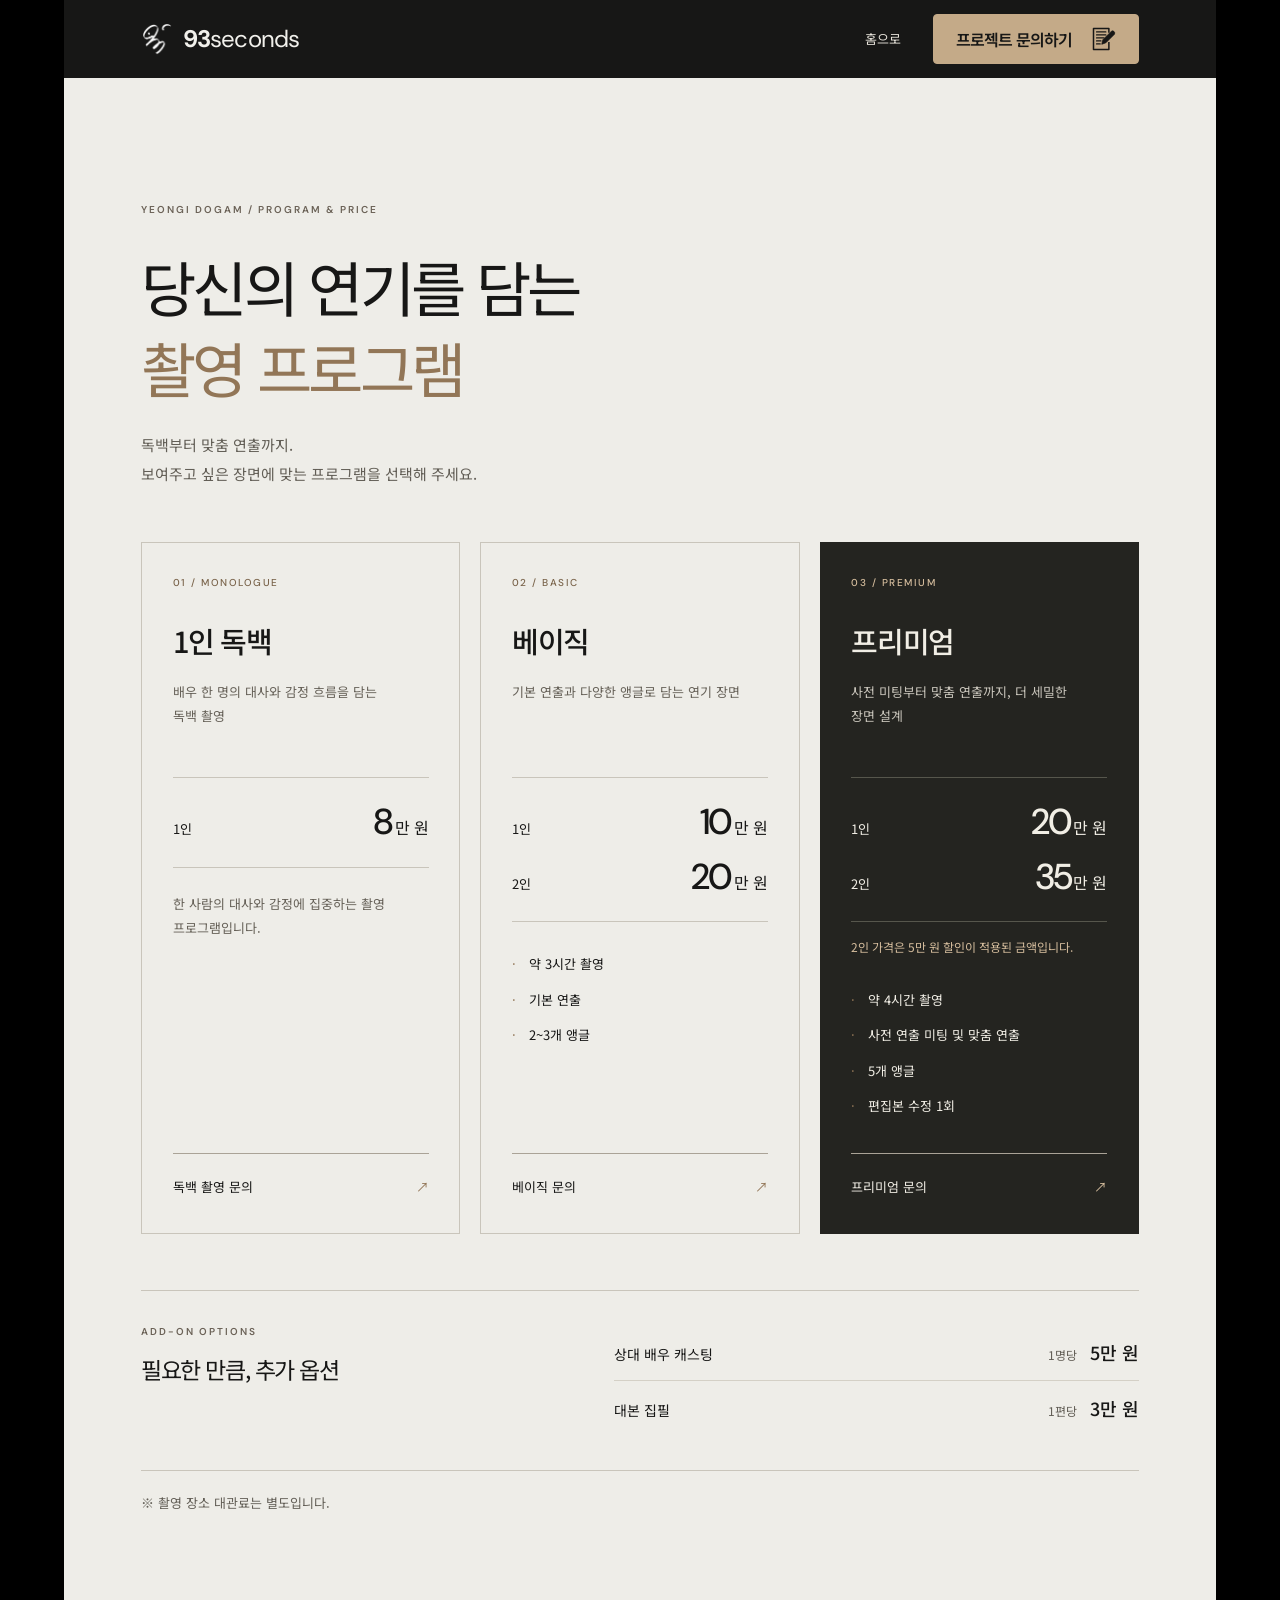
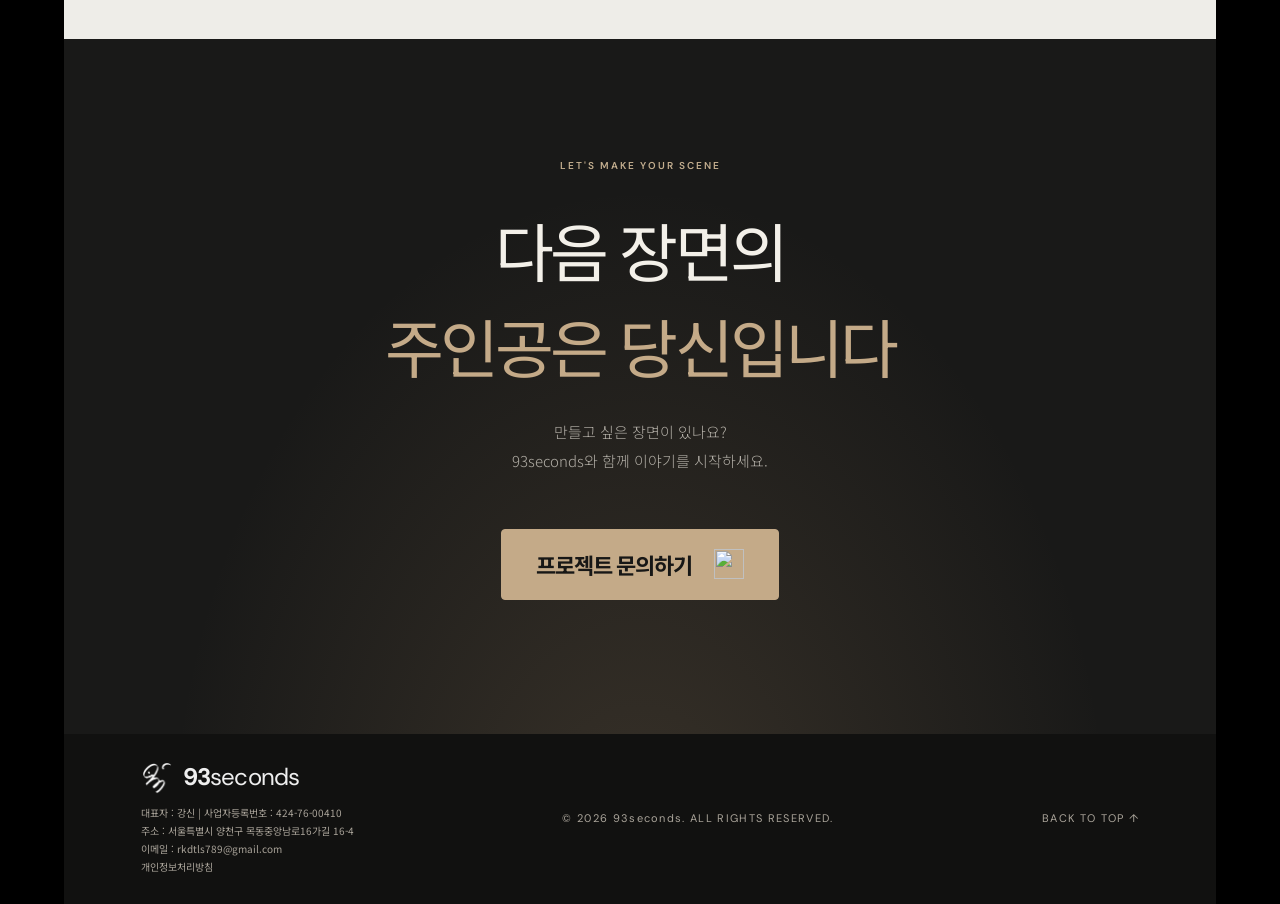
==== pricing/index.html @ bce24569 "Add responsive filming program pricing page" ====
<!doctype html>
<html lang="ko">
<head>
  <meta charset="utf-8">
  <meta name="viewport" content="width=device-width, initial-scale=1">
  <meta name="theme-color" content="#171716">
  <title>촬영 프로그램·가격 안내 | 연기도감 · 93seconds</title>
  <meta name="description" content="연기도감 촬영 프로그램 안내. 1인 독백 8만 원, 베이직 1인 10만 원·2인 20만 원, 프리미엄 1인 20만 원·2인 35만 원. 추가 옵션 및 대관료 안내를 확인하세요.">
  <link rel="canonical" href="https://93seconds.co.kr/pricing/">
  <meta property="og:title" content="촬영 프로그램·가격 안내 | 연기도감 · 93seconds">
  <meta property="og:description" content="독백부터 맞춤 연출까지, 나에게 맞는 촬영 프로그램을 확인하세요.">
  <meta property="og:url" content="https://93seconds.co.kr/pricing/">
  <meta property="og:type" content="website">
  <link rel="icon" type="image/png" href="/assets/favicon.png">
  <link rel="preconnect" href="https://fonts.googleapis.com">
  <link rel="preconnect" href="https://fonts.gstatic.com" crossorigin>
  <link href="https://fonts.googleapis.com/css2?family=DM+Sans:wght@400;500;600;700&family=Noto+Sans+KR:wght@300;400;500;600;700&display=swap" rel="stylesheet">
  <link rel="stylesheet" href="/styles.css?v=20261113-pricing">
  <link rel="stylesheet" href="/pricing/pricing.css?v=20261113">
  <script src="/analytics.js" defer></script>
</head>
<body class="pricing-page">
  <a class="skip-link" href="#main-content">본문 바로가기</a>
  <header class="site-header">
    <a class="wordmark" href="/" aria-label="93seconds 홈"><img class="brand-mark" src="/assets/brand-mark-white.png" alt="" aria-hidden="true" width="32" height="32"><span><strong>93</strong>seconds</span></a>
    <nav class="pricing-nav" aria-label="주요 메뉴"><a class="pricing-nav-link" href="/">홈으로</a>
    <a class="header-cta project-cta btn" href="#contact" data-inquiry-open aria-haspopup="dialog" aria-controls="inquiry-dialog">프로젝트 문의하기 <img class="inquiry-icon" src="/assets/icons/project-inquiry.svg" alt="" width="24" height="24" aria-hidden="true"></a>
    </nav>
  </header>

  <main id="top">
    <section class="pricing-section section-wrap" id="main-content" tabindex="-1" aria-labelledby="pricing-title">
      <div class="pricing-intro"><p class="eyebrow dark">YEONGI DOGAM / PROGRAM &amp; PRICE</p>
      <h1 id="pricing-title">당신의 연기를 담는<br><em>촬영 프로그램</em></h1>
      <p>독백부터 맞춤 연출까지.<br>보여주고 싶은 장면에 맞는 프로그램을 선택해 주세요.</p></div>
<div class="pricing-grid">
        <article class="price-card" aria-labelledby="monologue-title">
          <p class="plan-index">01 / MONOLOGUE</p><h2 id="monologue-title">1인 독백</h2>
          <p class="plan-description">배우 한 명의 대사와 감정 흐름을 담는 독백 촬영</p>
          <dl class="plan-prices"><div><dt>1인</dt><dd><strong>8</strong>만 원</dd></div></dl>
          <p class="plan-detail">한 사람의 대사와 감정에 집중하는 촬영 프로그램입니다.</p>
          <a class="plan-link" href="#contact" data-inquiry-open aria-haspopup="dialog" aria-controls="inquiry-dialog">독백 촬영 문의 <span aria-hidden="true">↗</span></a>
        </article>
        <article class="price-card" aria-labelledby="basic-title">
          <p class="plan-index">02 / BASIC</p><h2 id="basic-title">베이직</h2>
          <p class="plan-description">기본 연출과 다양한 앵글로 담는 연기 장면</p>
          <dl class="plan-prices"><div><dt>1인</dt><dd><strong>10</strong>만 원</dd></div><div><dt>2인</dt><dd><strong>20</strong>만 원</dd></div></dl>
          <ul class="plan-features"><li>약 3시간 촬영</li><li>기본 연출</li><li>2~3개 앵글</li></ul>
          <a class="plan-link" href="#contact" data-inquiry-open aria-haspopup="dialog" aria-controls="inquiry-dialog">베이직 문의 <span aria-hidden="true">↗</span></a>
        </article>
        <article class="price-card price-card-premium" aria-labelledby="premium-title">
          <p class="plan-index">03 / PREMIUM</p><h2 id="premium-title">프리미엄</h2>
          <p class="plan-description">사전 미팅부터 맞춤 연출까지, 더 세밀한 장면 설계</p>
          <dl class="plan-prices"><div><dt>1인</dt><dd><strong>20</strong>만 원</dd></div><div><dt>2인</dt><dd><strong>35</strong>만 원</dd></div></dl>
          <p class="plan-discount">2인 가격은 5만 원 할인이 적용된 금액입니다.</p>
          <ul class="plan-features"><li>약 4시간 촬영</li><li>사전 연출 미팅 및 맞춤 연출</li><li>5개 앵글</li><li>편집본 수정 1회</li></ul>
          <a class="plan-link" href="#contact" data-inquiry-open aria-haspopup="dialog" aria-controls="inquiry-dialog">프리미엄 문의 <span aria-hidden="true">↗</span></a>
        </article>
      </div>
      <section class="pricing-options" aria-labelledby="options-title">
        <div><p class="eyebrow dark">ADD-ON OPTIONS</p><h2 id="options-title">필요한 만큼, 추가 옵션</h2></div>
        <dl><div><dt>상대 배우 캐스팅</dt><dd>1명당 <strong>5만 원</strong></dd></div><div><dt>대본 집필</dt><dd>1편당 <strong>3만 원</strong></dd></div></dl>
      </section>
      <p class="pricing-location"><span aria-hidden="true">※</span> 촬영 장소 대관료는 별도입니다.</p>
    </section>
    <section class="contact" id="contact" aria-labelledby="contact-title">
      <div class="contact-bg"></div>
      <div class="contact-content">
        <p class="eyebrow">LET'S MAKE YOUR SCENE</p>
        <h2 id="contact-title">다음 장면의<br><em>주인공은 당신입니다</em></h2>
        <p>만들고 싶은 장면이 있나요?<br class="copy-break">93seconds와 함께 이야기를 시작하세요.</p>
        <a class="contact-link project-cta btn" href="#contact" id="contact-mail" data-inquiry-open aria-haspopup="dialog" aria-controls="inquiry-dialog">프로젝트 문의하기 <img class="inquiry-icon" src="assets/icons/project-inquiry.svg" alt="" width="24" height="24" aria-hidden="true"></a>
        <noscript><p>문의 양식을 이용하려면 브라우저에서 자바스크립트를 켜 주세요.</p></noscript>
      </div>
    </section>
  </main>
  <footer class="footer">
    <div class="footer-brand">
      <a class="wordmark footer-mark" href="#top" aria-label="93seconds 홈"><img class="brand-mark" src="/assets/brand-mark-white.png" alt="" aria-hidden="true" width="32" height="32"><span><strong>93</strong>seconds</span></a>
      <address class="footer-business">
        <span>대표자 : 강신 | 사업자등록번호 : 424-76-00410</span>
        <span>주소 : 서울특별시 양천구 목동중앙남로16가길 16-4</span>
        <span>이메일 : <a href="mailto:rkdtls789@gmail.com">rkdtls789@gmail.com</a></span>
        <span><a href="/privacy-policy/">개인정보처리방침</a></span>
      </address>
    </div>
    <p>© <span id="year"></span> 93seconds. ALL RIGHTS RESERVED.</p>
    <a href="#top">BACK TO TOP ↑</a>
  </footer>

  <dialog class="inquiry-dialog" id="inquiry-dialog" aria-labelledby="inquiry-title" aria-describedby="inquiry-description">
    <div class="inquiry-shell">
      <header class="inquiry-header">
        <span class="wordmark"><span><strong>93</strong>seconds</span></span>
        <button class="inquiry-close" type="button" data-inquiry-close aria-label="문의 창 닫기">닫기 <span aria-hidden="true">×</span></button>
      </header>
      <div class="inquiry-body">
        <div class="inquiry-intro">
          <p class="eyebrow dark">LET’S MAKE YOUR SCENE</p>
          <h2 id="inquiry-title" tabindex="-1">어떤 장면을<br>만들고 싶으신가요?</h2>
          <p id="inquiry-description">아직 구체적인 계획이 없어도 괜찮습니다.<br class="copy-break">떠오르는 이야기부터 편하게 들려주세요.</p>
        </div>
        <p class="inquiry-notice" id="inquiry-availability" role="status">온라인 문의 접수를 준비하고 있습니다. 지금은 작성 내용을 전송할 수 없습니다.</p>
        <form id="inquiry-form" method="post" aria-describedby="inquiry-availability" novalidate>
          <p class="inquiry-required-note"><span aria-hidden="true">*</span> 표시된 항목은 필수입니다.</p>
          <fieldset class="inquiry-fields" id="inquiry-fields">
            <legend class="visually-hidden">프로젝트 문의 내용</legend>
            <div class="inquiry-grid">
              <div class="inquiry-field">
                <label for="inquiry-name">이름 <span aria-hidden="true">*</span></label>
                <input id="inquiry-name" name="name" type="text" autocomplete="name" maxlength="80" placeholder="성함을 알려주세요" required>
              </div>
              <div class="inquiry-field">
                <label for="inquiry-phone">전화번호 <span aria-hidden="true">*</span></label>
                <input id="inquiry-phone" name="phone" type="tel" autocomplete="tel" inputmode="tel" maxlength="32" placeholder="010-1234-5678" required>
              </div>
              <div class="inquiry-field">
                <label for="inquiry-email">이메일 <span class="inquiry-optional">(선택)</span></label>
                <input id="inquiry-email" name="email" type="email" autocomplete="email" inputmode="email" maxlength="254" placeholder="you@example.com">
              </div>
            </div>
            <div class="inquiry-field">
              <label for="inquiry-service">어떤 영상을 생각하고 계신가요? <span aria-hidden="true">*</span></label>
              <select id="inquiry-service" name="service" required>
                <option value="">제작 유형을 선택해 주세요</option>
                <option>배우 포트폴리오</option>
                <option>시네마틱 숏폼</option>
                <option>브랜드 영상</option>
                <option>아직 정하지 않았어요</option>
                <option>기타 문의</option>
              </select>
            </div>
            <div class="inquiry-field">
              <label for="inquiry-message">만들고 싶은 장면 <span aria-hidden="true">*</span></label>
              <textarea id="inquiry-message" name="message" rows="5" maxlength="3000" placeholder="영상의 목적이나 보여주고 싶은 모습을 알려주세요. 희망 일정이나 참고 영상 링크가 있다면 함께 남겨주세요." aria-describedby="inquiry-message-hint" required></textarea>
              <p class="inquiry-hint" id="inquiry-message-hint">정해진 내용만 적어주셔도 좋습니다. 최대 3,000자까지 작성할 수 있습니다.</p>
            </div>
            <div class="inquiry-trap" aria-hidden="true">
              <label for="inquiry-website">이 항목은 비워 주세요</label>
              <input id="inquiry-website" name="_gotcha" type="text" tabindex="-1" autocomplete="off">
            </div>
            <div class="inquiry-consent">
              <label class="inquiry-checkbox" for="inquiry-consent">
                <input id="inquiry-consent" name="privacy_consent" type="checkbox" value="동의" required>
                <span>개인정보 수집·이용 및 국외 이전에 동의합니다. <span class="inquiry-required">(필수)</span></span>
              </label>
              <details class="inquiry-privacy">
                <summary>개인정보 수집·이용 안내</summary>
                <dl>
                  <div><dt>수집 항목</dt><dd>이름, 전화번호, 이메일(선택), 제작 유형, 문의 내용</dd></div>
                  <div><dt>이용 목적</dt><dd>프로젝트 상담 및 문의 답변</dd></div>
                  <div><dt>보관 기간</dt><dd id="inquiry-retention">접수 시작 전 안내 예정</dd></div>
                  <div><dt>처리 방식</dt><dd>Formspree를 통한 문의 저장 및 운영자 이메일 알림</dd></div>
                  <div><dt>국외 이전</dt><dd>Formspree, Inc. (미국 및 Formspree 운영 국가), 문의 제출 시, 문의 접수·보관 및 이메일 알림, 수집 항목 전체</dd></div>
                  <div><dt>개인정보 문의</dt><dd id="inquiry-privacy-contact">접수 시작 전 안내 예정</dd></div>
                </dl>
                <p>동의를 거부할 수 있으며, 동의하지 않으면 문의를 제출할 수 없습니다. 주민등록번호 등 민감한 정보는 입력하지 말아 주세요. 자세한 내용은 <a href="/privacy-policy/">개인정보처리방침</a>을 확인해 주세요.</p>
              </details>
            </div>
          </fieldset>
          <p class="inquiry-feedback" id="inquiry-error" role="alert" tabindex="-1" hidden></p>
          <div class="inquiry-actions">
            <button class="inquiry-submit project-cta" type="submit" id="inquiry-submit" disabled>프로젝트 문의 보내기 <img class="inquiry-icon" src="assets/icons/project-inquiry.svg" alt="" width="24" height="24"></button>
            <p class="inquiry-hint">남겨주신 이메일로 답변드리겠습니다.</p>
          </div>
        </form>
        <section class="inquiry-success" id="inquiry-success" aria-labelledby="inquiry-success-title" hidden>
          <span class="inquiry-success-mark" aria-hidden="true">✓</span>
          <p class="eyebrow dark">THANK YOU</p>
          <h3 id="inquiry-success-title" tabindex="-1">문의가 접수되었습니다</h3>
          <p>이야기를 들려주셔서 감사합니다.<br>내용을 확인하고 남겨주신 이메일로 답변드리겠습니다.</p>
          <button class="inquiry-submit project-cta" type="button" data-inquiry-close>사이트로 돌아가기</button>
          <button class="inquiry-again" type="button" id="inquiry-again">다른 문의 작성하기</button>
        </section>
      </div>
    </div>
  </dialog>
  <script src="/script.js?v=20261112-inline-video"></script>
  <script type="module" src="/contact.js?v=20261111-ready"></script>
</body>
</html>
---- styles.css ----
:root{--ink:#171716;--paper:#eeede8;--muted:#85847e;--line:rgba(23,23,22,.17);--accent:#b9a58a}
*{box-sizing:border-box}html{scroll-behavior:smooth}body{margin:0;background:var(--paper);color:var(--ink);font-family:"Noto Sans KR",sans-serif;font-weight:400;-webkit-font-smoothing:antialiased}a{color:inherit;text-decoration:none}button{font:inherit}.site-header{height:78px;padding:0 6.2vw;display:flex;align-items:center;justify-content:space-between;background:#171716;color:#f1f0eb;position:absolute;z-index:5;top:0;width:100%}.wordmark{display:flex;align-items:center;gap:11px;font:600 13px "DM Sans",sans-serif;letter-spacing:.13em}.wordmark i{font-style:normal;font-weight:400;color:#aaa69e}.mark{font:700 23px "DM Sans",sans-serif;color:#c5ad8e;letter-spacing:-.08em}.header-cta{font-size:12px;letter-spacing:.04em;border-bottom:1px solid #77736b;padding:9px 0}.header-cta span{margin-left:18px;color:#c5ad8e}.hero{min-height:740px;height:min(900px,100svh);background:#181817;position:relative;display:flex;align-items:center;color:#f3f1eb;overflow:hidden;padding:110px 10vw 90px}.hero-image{position:absolute;inset:0;background-image:url("https://images.unsplash.com/photo-1485846234645-a62644f84728?auto=format&fit=crop&w=2200&q=85");background-size:cover;background-position:center 48%;opacity:.43;filter:grayscale(45%)}.hero-shade{position:absolute;inset:0;background:linear-gradient(90deg,rgba(12,12,11,.94) 0%,rgba(12,12,11,.69) 49%,rgba(12,12,11,.18) 100%),linear-gradient(0deg,rgba(12,12,11,.42),transparent 35%)}.hero-content{position:relative;z-index:1;max-width:850px;margin-top:28px}.eyebrow{font:600 10px "DM Sans",sans-serif;letter-spacing:.2em;color:#c2ad8e;margin:0 0 29px;display:flex;align-items:center;gap:10px}.eyebrow span{width:25px;height:1px;background:#c2ad8e}.hero h1{font-size:clamp(36px,5.2vw,72px);font-weight:400;line-height:1.35;letter-spacing:-.065em;margin:0 0 28px}.hero h1 em,.intro h2 em,.services h2 em,.contact h2 em{font-style:normal;color:#c4aa88}.hero-copy{font-size:14px;line-height:2;color:#c6c3bc;font-weight:300}.text-link{display:inline-flex;gap:35px;align-items:center;margin-top:48px;padding-bottom:12px;border-bottom:1px solid #aaa39a;font:500 11px "DM Sans","Noto Sans KR",sans-serif;letter-spacing:.1em}.text-link span{color:#c4aa88;font-size:16px}.hero-index{position:absolute;right:6.2vw;bottom:56px;font:11px "DM Sans",sans-serif;color:#8d8a83;letter-spacing:.1em}.hero-index span{color:#e8e5dd}.hero-caption{position:absolute;left:6.2vw;bottom:56px;font:9px "DM Sans",sans-serif;letter-spacing:.2em;color:#96928a}.section-wrap{padding:125px 10vw}.dark{color:#817c72}.intro-grid{display:grid;grid-template-columns:1.1fr .9fr;gap:10%;align-items:end}.intro h2,.services h2{font-size:clamp(34px,4vw,55px);font-weight:400;letter-spacing:-.065em;line-height:1.42;margin:0}.intro h2 em,.services h2 em{color:#9e866a}.intro-text{max-width:470px}.intro-text p{font-size:13px;line-height:2.15;color:#66645f;margin:0 0 16px;font-weight:300}.works{background:#e5e3dc;padding-top:112px;padding-bottom:118px}.section-heading{display:flex;justify-content:space-between;align-items:end;margin-bottom:44px}.section-heading h2{font:400 clamp(30px,3.6vw,48px) "DM Sans",sans-serif;letter-spacing:-.06em;margin:0}.section-note{font-size:12px;line-height:1.9;color:#77746d}.work-grid{display:grid;grid-template-columns:1.2fr .8fr;gap:40px 24px}.work-card:first-child{grid-row:span 2}.work-visual{width:100%;height:280px;border:0;position:relative;display:flex;flex-direction:column;align-items:flex-start;justify-content:space-between;padding:22px;text-align:left;color:#f5f1e9;cursor:pointer;overflow:hidden;background:#272622}.work-featured .work-visual{height:610px}.work-visual:before{content:"";position:absolute;inset:0;background-size:cover;background-position:center;transition:transform .7s;opacity:.82}.work-visual:hover:before{transform:scale(1.045)}.visual-one:before{background-image:linear-gradient(0deg,rgba(0,0,0,.4),transparent),url("https://images.unsplash.com/photo-1500648767791-00dcc994a43e?auto=format&fit=crop&w=1100&q=85")}.visual-two:before{background-image:linear-gradient(0deg,rgba(0,0,0,.4),transparent),url("https://images.unsplash.com/photo-1534528741775-53994a69daeb?auto=format&fit=crop&w=1000&q=85")}.visual-three:before{background-image:linear-gradient(0deg,rgba(0,0,0,.4),transparent),url("https://images.unsplash.com/photo-1506794778202-cad84cf45f1d?auto=format&fit=crop&w=1000&q=85")}.visual-label,.visual-bottom,.play-button{position:relative;z-index:1}.visual-label,.visual-bottom{font:9px "DM Sans",sans-serif;letter-spacing:.17em}.visual-bottom{align-self:flex-end;color:#ddd7cd}.play-button{position:absolute;top:50%;left:50%;transform:translate(-50%,-50%);width:48px;height:48px;border:1px solid rgba(255,255,255,.7);border-radius:50%;display:grid;place-items:center;padding-left:3px;font-size:12px;opacity:.9}.work-meta{display:flex;justify-content:space-between;align-items:start;padding-top:16px}.work-meta h3{font-size:15px;font-weight:500;margin:0 0 7px}.work-meta p{font-size:11px;color:#77746d;margin:0}.work-meta>span{font:9px "DM Sans",sans-serif;letter-spacing:.12em;color:#88847b}.works-footnote{font-size:10px;color:#89867f;margin:34px 0 0;line-height:1.8}.process{background:#191918;color:#f0eee8;padding:110px 10vw}.process-inner{display:grid;grid-template-columns:1fr 1fr;gap:10%}.process h2{font-size:clamp(30px,3.7vw,48px);font-weight:400;letter-spacing:-.06em;margin:0 0 24px}.process-lead{font-size:12px;line-height:2;color:#aaa69e;font-weight:300}.steps{border-top:1px solid #494741}.step{display:grid;grid-template-columns:48px 1fr;gap:20px;padding:21px 0;border-bottom:1px solid #494741}.step>span{font:11px "DM Sans",sans-serif;color:#b9a184}.step h3{font:500 12px "DM Sans",sans-serif;letter-spacing:.14em;margin:0 0 8px}.step p{font-size:11px;color:#aaa69e;margin:0;line-height:1.8;font-weight:300}.services{padding-top:115px;padding-bottom:130px}.services-grid{display:grid;grid-template-columns:.9fr 1.1fr;gap:10%;align-items:start}.service-list{border-top:1px solid var(--line)}.service-list>div{display:grid;grid-template-columns:35px 1fr 18px;align-items:center;gap:12px;padding:22px 0;border-bottom:1px solid var(--line)}.service-list>div>span{font:10px "DM Sans",sans-serif;color:#9e866a}.service-list h3{font:500 14px "DM Sans",sans-serif;margin:0 0 6px}.service-list p{font-size:11px;color:#77746d;margin:0}.service-list b{font-weight:400;color:#9e866a}.contact{position:relative;background:#191918;color:#f3f0e9;padding:120px 10vw;text-align:center;overflow:hidden}.contact-bg{position:absolute;inset:0;background:radial-gradient(ellipse at 50% 120%,rgba(169,139,102,.22),transparent 58%)}.contact-content{position:relative}.contact .eyebrow{justify-content:center}.contact h2{font-size:clamp(38px,5vw,66px);line-height:1.35;font-weight:400;letter-spacing:-.06em;margin:0 0 22px}.contact p:not(.eyebrow){font-size:12px;color:#b3afa7;font-weight:300}.contact-link{display:inline-flex;gap:45px;align-items:center;margin:38px 0 14px;padding:15px 0;border-bottom:1px solid #8c8274;font-size:13px}.contact-link span{color:#c4aa88}.contact small{display:block;font-size:10px;color:#77736b}.footer{background:#111110;color:#a8a49c;padding:28px 6.2vw;display:flex;align-items:center;justify-content:space-between}.footer-mark{color:#eee}.footer p,.footer>a:last-child{font:9px "DM Sans",sans-serif;letter-spacing:.12em;color:#77736b}.video-dialog{width:min(680px,calc(100% - 32px));border:1px solid #514d45;background:#1a1a18;color:#f1eee7;padding:0;min-height:330px}.video-dialog::backdrop{background:rgba(0,0,0,.82);backdrop-filter:blur(5px)}.dialog-close{position:absolute;right:18px;top:12px;background:none;border:0;color:#eee;font-size:30px;cursor:pointer}.dialog-content{min-height:330px;display:flex;flex-direction:column;align-items:center;justify-content:center;text-align:center;padding:30px}.dialog-content p{font:10px "DM Sans",sans-serif;letter-spacing:.2em;color:#b9a184}.dialog-content h2{font-size:23px;font-weight:400}.dialog-content span{font-size:11px;color:#aaa69e}
@media(max-width:700px){.site-header{height:66px;padding:0 6vw}.hero{height:760px;min-height:680px;padding:100px 7vw 90px}.hero-image{background-position:58% center}.hero-shade{background:linear-gradient(90deg,rgba(12,12,11,.88),rgba(12,12,11,.38)),linear-gradient(0deg,rgba(12,12,11,.4),transparent 45%)}.hero h1{font-size:clamp(36px,9vw,54px)}.hero-copy{font-size:12px}.hero-caption{left:7vw;bottom:34px;font-size:8px}.hero-index{right:7vw;bottom:34px}.section-wrap{padding:82px 7vw}.intro-grid,.services-grid,.process-inner{grid-template-columns:1fr;gap:30px}.intro h2,.services h2{font-size:38px}.intro-text{max-width:none}.section-heading{display:block}.section-heading h2{font-size:34px}.section-note{margin-top:15px}.work-grid{grid-template-columns:1fr;gap:30px}.work-card:first-child{grid-row:auto}.work-featured .work-visual,.work-visual{height:390px}.work-meta h3{font-size:14px}.process{padding:82px 7vw}.steps{margin-top:10px}.services-grid{gap:35px}.contact{padding:90px 7vw}.contact h2{font-size:43px}.footer{padding:25px 7vw;gap:15px;flex-wrap:wrap}.footer p{order:3;width:100%;margin:0}.footer>a:last-child{font-size:8px}}

/* Responsive refinement — fluid spacing, safe wrapping, and tablet layouts */
html{overflow-x:clip}
body{min-width:320px;overflow-x:clip;word-break:keep-all;overflow-wrap:break-word}
img,video,iframe{max-width:100%}
button,a{-webkit-tap-highlight-color:transparent}
.hero h1,.intro h2,.process h2,.services h2,.contact h2{overflow-wrap:normal;word-break:keep-all}
.hero-copy,.intro-text p,.section-note,.process-lead,.step p,.service-list p,.contact p{overflow-wrap:break-word}
.section-wrap,.process,.contact{padding-left:clamp(22px,8vw,120px);padding-right:clamp(22px,8vw,120px)}
.work-visual{min-width:0}
.work-meta{gap:12px}
.work-meta>div{min-width:0}
.work-meta h3,.work-meta p{overflow-wrap:anywhere}
@media (min-width:701px) and (max-width:1024px){
  .site-header{padding-inline:5vw}
  .hero{min-height:680px;height:88svh;padding:110px 7vw 85px}
  .hero-content{max-width:720px}
  .hero h1{font-size:clamp(44px,6.2vw,64px)}
  .section-wrap,.process,.contact{padding-left:7vw;padding-right:7vw}
  .intro-grid,.services-grid{gap:6%}
  .work-grid{gap:32px 20px}
  .work-featured .work-visual{height:540px}
  .work-visual{height:250px}
  .process-inner{gap:7%}
}
@media (max-width:700px){
  .site-header{padding-inline:6vw}
  .header-cta{font-size:11px}
  .hero{height:auto;min-height:690px;padding:120px 7vw 110px}
  .hero-content{width:100%;margin-top:0}
  .hero h1{font-size:clamp(34px,8.8vw,48px);line-height:1.42;letter-spacing:-.055em}
  
  .hero-copy{font-size:12px;line-height:1.95}
  .hero-copy br{display:none}
  .eyebrow{font-size:9px;letter-spacing:.16em;line-height:1.6}
  .section-wrap{padding:76px 7vw}
  .intro-grid,.services-grid,.process-inner{grid-template-columns:minmax(0,1fr);gap:26px}
  .intro h2,.services h2{font-size:clamp(32px,8vw,40px);line-height:1.4}
  .intro h2 br,.services h2 br{display:none}
  .intro-text p{font-size:12px;line-height:2}
  .works{padding-top:76px;padding-bottom:78px}
  .section-heading{display:block;margin-bottom:30px}
  .section-heading h2{font-size:clamp(29px,7.5vw,36px);line-height:1.2}
  .section-note{font-size:11px;line-height:1.8}
  .work-grid{grid-template-columns:minmax(0,1fr);gap:28px}
  .work-card:first-child{grid-row:auto}
  .work-featured .work-visual,.work-visual{height:auto;aspect-ratio:4/3;min-height:0;padding:16px}
  .work-meta{padding-top:13px}
  .work-meta h3{font-size:14px}
  .work-meta p{font-size:10px;line-height:1.65}
  .work-meta>span{white-space:nowrap;font-size:8px}
  .works-footnote{font-size:9px;line-height:1.8}
  .process{padding:76px 7vw}
  .process h2{font-size:clamp(30px,7.5vw,38px);line-height:1.35}
  .process-lead br{display:none}
  .step{grid-template-columns:34px minmax(0,1fr);gap:12px;padding:18px 0}
  .step p{font-size:10px;line-height:1.8}
  .services{padding-top:76px;padding-bottom:82px}
  .service-list>div{grid-template-columns:27px minmax(0,1fr) 14px;gap:10px;padding:18px 0}
  .service-list h3{font-size:13px}
  .service-list p{font-size:10px;line-height:1.65}
  .contact{padding:82px 7vw}
  .contact h2{font-size:clamp(34px,8.5vw,46px);line-height:1.4}
  .contact h2 br{display:none}
  .contact p:not(.eyebrow){font-size:11px;line-height:1.9}
  .contact-link{gap:24px;font-size:12px}
  .footer{padding:24px 7vw;display:grid;grid-template-columns:1fr auto;gap:12px}
  .footer p{grid-column:1/-1;grid-row:2;margin:0;font-size:8px}
  .footer>a:last-child{font-size:8px;white-space:nowrap}
  .video-dialog{width:calc(100% - 24px);min-height:280px}
  .dialog-content{min-height:280px;padding:24px 18px}
  .dialog-content h2{font-size:20px}
  .dialog-content span{font-size:10px;line-height:1.8}
}
@media (max-width:380px){
  .hero{min-height:650px}
  .hero h1{font-size:33px}
  .wordmark{gap:8px;font-size:11px}
  .mark{font-size:21px}
  .header-cta{font-size:10px}
  .work-meta{align-items:flex-start}
  .work-meta>span{font-size:7px}
}

/* Audit improvements — editorial rhythm, fuller process, services, and media dialog */
.intro-grid{align-items:center}
.intro .split-heading span,.intro .split-heading em{display:block}
.intro-text{max-width:520px}
.intro-text p{font-size:clamp(14px,1.05vw,16px);line-height:1.95;color:#5f5d58;font-weight:400;margin:0}
.intro-text p+p{margin-top:18px}

.process{padding-top:96px;padding-bottom:96px}
.process-inner{display:block}
.process-heading{display:grid;grid-template-columns:minmax(0,1fr) minmax(320px,.82fr);column-gap:9%;align-items:end;margin-bottom:54px}
.process-heading .eyebrow{grid-column:1/-1}
.process h2{font-size:clamp(36px,4vw,54px);line-height:1.3;margin:0}
.process-lead{font-size:15px;line-height:1.9;color:#c1bdb5;font-weight:400;margin:0;max-width:46ch}
.steps{display:grid;grid-template-columns:repeat(4,minmax(0,1fr));border-top:1px solid #494741;border-bottom:1px solid #494741}
.step{display:block;min-height:190px;padding:28px 24px 30px;border-bottom:0;border-right:1px solid #494741}
.step:first-child{padding-left:0}
.step:last-child{border-right:0;padding-right:0}
.step>span{display:block;font-size:12px;margin-bottom:42px}
.step h3{font-size:14px;margin-bottom:14px}
.step p{font-size:13px;line-height:1.8;color:#beb9b1;font-weight:400}

.services{padding-top:112px;padding-bottom:118px}
.services-head{display:grid;grid-template-columns:.9fr 1.1fr;gap:10%;align-items:end;margin-bottom:58px}
.services h2 span,.services h2 em{display:block}
.services-lead{max-width:500px;margin:0;font-size:15px;line-height:1.9;color:#5f5d58}
.service-list{border-top:1px solid var(--line)}
.service-item{display:grid;grid-template-columns:64px minmax(190px,.72fr) minmax(260px,1.22fr) minmax(190px,.7fr);gap:28px;align-items:start;padding:34px 0;border-bottom:1px solid var(--line)}
.service-number{font:500 11px "DM Sans",sans-serif;color:#9e866a;letter-spacing:.1em;padding-top:5px}
.service-item h3{font:500 18px "DM Sans",sans-serif;letter-spacing:-.02em;margin:0;line-height:1.5}
.service-summary{font-size:14px;line-height:1.85;color:#5f5d58;margin:0;max-width:48ch}
.service-details{list-style:none;margin:0;padding:0;display:flex;flex-wrap:wrap;gap:10px 18px;align-content:start}
.service-details li{font-size:11px;line-height:1.6;color:#817c72;padding-bottom:5px;border-bottom:1px solid rgba(23,23,22,.2);white-space:nowrap}

/* Inline work playback replaces the former video modal. */
.work-visual[hidden]{display:none}
.work-inline-player{display:block;width:100%;height:280px;margin:0;background:#080808;color:#f1eee7}
.work-inline-player{object-fit:contain}
.work-featured .work-inline-player{height:610px}
.work-video-coming-soon{position:absolute;z-index:2;top:calc(50% + 42px);left:50%;transform:translateX(-50%);padding:6px 12px;border:1px solid rgba(255,255,255,.55);background:rgba(20,20,19,.62);font-size:11px;letter-spacing:.04em;white-space:nowrap}

@media (max-width:700px){
  .work-inline-player,.work-featured .work-inline-player{height:auto;aspect-ratio:4/3}
}

.video-dialog{width:min(880px,calc(100% - 40px));max-height:calc(100svh - 40px);border:0;background:transparent;color:#f1eee7;padding:0;overflow:visible}
.video-dialog::backdrop{background:rgba(10,10,9,.84);backdrop-filter:blur(9px)}
.dialog-shell{background:#181817;border:1px solid #4d4942;box-shadow:0 28px 90px rgba(0,0,0,.45)}
.dialog-header{min-height:74px;padding:0 24px;display:flex;align-items:center;justify-content:space-between;border-bottom:1px solid #3d3a35}
.dialog-header p{font:600 10px "DM Sans",sans-serif;letter-spacing:.2em;color:#c2ad8e;margin:0 0 5px}
.dialog-header span{font:500 9px "DM Sans",sans-serif;letter-spacing:.15em;color:#77736b}
.dialog-close{position:static;min-width:52px;height:44px;padding:0 12px;border:1px solid #5a554d;background:transparent;color:#e8e4dc;font-size:12px;cursor:pointer}
.dialog-close:hover{background:#25231f;border-color:#81786b}
.dialog-close:focus-visible{outline:2px solid #c4aa88;outline-offset:3px}
.dialog-media{aspect-ratio:16/9;display:grid;place-items:center;background:radial-gradient(circle at 50% 100%,#2b261f 0%,#171716 58%);overflow:hidden}
.dialog-media.has-video{background:#080808}
.dialog-media video{width:100%;height:100%;object-fit:contain;background:#080808}
.dialog-content{min-height:0;max-width:620px;padding:48px;text-align:center}
.dialog-content .dialog-status{font:600 10px "DM Sans",sans-serif;letter-spacing:.2em;color:#b9a184;margin:0 0 20px}
.dialog-content h2{font-size:clamp(24px,3vw,34px);line-height:1.45;font-weight:400;letter-spacing:-.04em;margin:0 0 14px}
.dialog-content span{display:block;font-size:13px;line-height:1.8;color:#aaa69e}
.dialog-footer{min-height:54px;padding:0 24px;display:flex;align-items:center;justify-content:space-between;border-top:1px solid #3d3a35;font:500 9px "DM Sans",sans-serif;letter-spacing:.14em;color:#77736b}

@media (min-width:701px) and (max-width:1024px){
  .process-heading{grid-template-columns:1fr 1fr;column-gap:7%}
  .steps{grid-template-columns:repeat(2,minmax(0,1fr))}
  .step:nth-child(2){border-right:0}
  .step:nth-child(-n+2){border-bottom:1px solid #494741}
  .step:nth-child(3){padding-left:0}
  .service-item{grid-template-columns:54px minmax(190px,.8fr) 1.2fr}
  .service-details{grid-column:2/-1;padding-left:0}
}

@media (max-width:700px){
  .intro .split-heading{font-size:clamp(31px,8vw,39px);line-height:1.4}
  .intro .split-heading span,.intro .split-heading em{display:block}
  .intro-text p{font-size:14px;line-height:1.9}
  .intro-text p+p{margin-top:16px}

  .process{padding-top:76px;padding-bottom:76px}
  .process-heading{display:block;margin-bottom:34px}
  .process h2{font-size:clamp(31px,8vw,39px);margin-bottom:20px}
  .process-lead{font-size:14px;line-height:1.9;max-width:none}
  .steps{grid-template-columns:1fr}
  .step,.step:first-child,.step:last-child{min-height:0;padding:22px 0;border-right:0;border-bottom:1px solid #494741}
  .step:last-child{border-bottom:0}
  .step>span{margin-bottom:16px}
  .step h3{font-size:14px;margin-bottom:10px}
  .step p{font-size:13px;line-height:1.8}

  .services{padding-top:76px;padding-bottom:82px}
  .services-head{grid-template-columns:1fr;gap:22px;margin-bottom:38px}
  .services h2{font-size:clamp(31px,8vw,39px);line-height:1.4}
  .services h2 span,.services h2 em{display:block}
  .services-lead{font-size:14px;line-height:1.85}
  .service-item{grid-template-columns:38px minmax(0,1fr);gap:12px 0;padding:27px 0}
  .service-number{grid-column:1;grid-row:1;padding-top:4px}
  .service-item h3{grid-column:2;font-size:17px}
  .service-summary{grid-column:2;font-size:13px;line-height:1.8}
  .service-details{grid-column:2;gap:8px 14px;margin-top:4px}
  .service-details li{font-size:10px}

  .video-dialog{width:calc(100% - 20px);max-height:calc(100svh - 20px)}
  .dialog-header{min-height:64px;padding:0 16px}
  .dialog-close{min-width:50px;height:42px}
  .dialog-media{aspect-ratio:4/3}
  .dialog-content{padding:32px 24px}
  .dialog-content h2{font-size:23px}
  .dialog-content span{font-size:12px}
  .dialog-footer{min-height:50px;padding:0 16px;gap:14px;flex-wrap:wrap}
  .dialog-footer span:last-child{text-align:right}
}

/* Copy rhythm and four-work portfolio grid */
.hero-copy span,.intro-text p span{display:block}
.hero-copy span+span{margin-top:2px}
.hero-copy .hero-brand-break{display:none}
.intro-text p span+span{margin-top:3px}
.visual-four:before{background-image:linear-gradient(0deg,rgba(0,0,0,.4),transparent),url("https://images.unsplash.com/photo-1517841905240-472988babdf9?auto=format&fit=crop&w=1100&q=85")}

@media (min-width:701px){
  .work-grid{grid-template-columns:repeat(2,minmax(0,1fr));gap:46px 24px}
  .work-card:first-child{grid-row:auto}
  .work-featured .work-visual,.work-visual{height:auto;aspect-ratio:16/11}
}

/* Taste polish: retain the section layout, improve reading and interaction. */
:root{--ease:cubic-bezier(.2,.8,.2,1);--line-strong:#a69a88}
body{font-family:"Noto Sans KR",sans-serif;line-height:1.7}
h1,h2,h3{font-synthesis:none}
.hero h1{letter-spacing:-.055em}
.hero-copy{font-size:16px;font-weight:400;line-height:1.95;color:#d0cdc6}
.intro-text{max-width:560px}
.intro-text p{font-size:16px;line-height:1.95;letter-spacing:-.025em}
.intro-text p+p{margin-top:24px}
.intro-text p span+span{margin-top:4px}
.section-note{font-size:16px;line-height:1.85;color:#4e4c46}
.work-meta{gap:16px;padding-top:18px}
.work-meta h3{font-size:17px;margin-bottom:8px;letter-spacing:-.03em}
.work-meta p{font-size:16px;line-height:1.8;color:#4e4c46;word-break:keep-all;overflow-wrap:break-word}
.work-meta>span{font-size:10px;color:#68645c;white-space:nowrap;padding-top:4px}
.works-footnote{font-size:12px;line-height:1.85;color:#4e4c46;max-width:68ch}
.step p{font-size:16px;line-height:1.85}
.service-list .service-summary{font-size:16px;line-height:1.85;color:#5f5d58}
.services-lead,.process-lead{font-size:16px}
.service-details li{font-size:12px;color:#696157}
.intro-text p,.services-lead,.service-list .service-summary{color:#4e4c46}
.intro h2 em,.services h2 em{color:#796247}
.dark{color:#6b6257}
.service-number{color:#796247}
.footer p,.footer>a:last-child,.contact small{color:#aaa49a;font-size:11px;line-height:1.8}
.work-visual:before{display:none}
.work-visual>img{position:absolute;inset:0;width:100%;height:100%;max-width:none;object-fit:cover}
.work-visual:after{content:"";position:absolute;inset:0;background:linear-gradient(0deg,rgba(0,0,0,.48),transparent 50%,rgba(0,0,0,.28));pointer-events:none}
.work-visual .visual-label,.work-visual .visual-bottom,.work-visual .play-button{z-index:1}
.visual-label,.visual-bottom{font-size:10px}
.play-button{width:52px;height:52px;background:rgba(0,0,0,.16);border-color:#e9e5dd}
.site-header a,.footer>a{min-height:44px;display:inline-flex;align-items:center}
a:focus-visible,button:focus-visible{outline:2px solid #9b7549;outline-offset:5px}
.hero a:focus-visible,.site-header a:focus-visible,.contact a:focus-visible,.footer a:focus-visible{outline-color:#e6c69e}
.work-visual:focus-visible{outline:3px solid #785a36;outline-offset:5px}
.skip-link{position:fixed;z-index:100;top:12px;left:12px;padding:12px 20px;background:#eeede8;color:#171716;transform:translateY(-180%)}
.skip-link:focus{transform:none}
.hero:focus-visible{outline:2px solid #e6c69e;outline-offset:-4px}
html:focus-within{scroll-behavior:auto}
.text-link{min-height:44px}
.work-meta p{text-wrap:pretty}
.hero-index,.hero-caption{color:#d0cbc2}
.visual-label,.visual-bottom{background:#171716;padding:5px 8px;color:#f5f1e9}
.play-button{background:rgba(12,12,11,.8);opacity:1}
html:has(.video-dialog[open]){overflow:hidden}
.video-dialog{overflow-y:auto;overscroll-behavior:contain;min-height:0}
.dialog-header span,.dialog-footer{color:#aaa49a}
.dialog-content[hidden]{display:none}
.dialog-media.has-video{position:relative}
.dialog-media.has-video video{position:absolute;inset:0}
.video-dialog[open] .dialog-shell{animation:dialog-arrive 200ms var(--ease) both}
@keyframes dialog-arrive{from{opacity:0;transform:translateY(6px)}to{opacity:1;transform:none}}
@media (min-width:701px) and (max-width:1100px){
  .intro-grid{gap:6%;grid-template-columns:1fr 1fr}
  .service-item{grid-template-columns:44px minmax(170px,.8fr) minmax(0,1.2fr);gap:24px}
  .service-details{grid-column:2/-1}
}
@media (max-width:700px){
  .hero-copy{font-size:16px;line-height:1.9}
  .intro-text p{font-size:16px;line-height:1.95}
  .intro-text p+p{margin-top:24px}
  .section-note{font-size:16px}
  .work-meta h3{font-size:16px}
  .work-meta p{font-size:16px}
  .work-meta>span{font-size:9px}
  .work-grid{row-gap:36px}
  .works-footnote{font-size:12px;margin-top:30px}
  .service-list .service-summary{font-size:16px}
  .service-details li{font-size:12px}
  .service-item{grid-template-columns:32px minmax(0,1fr)}
  .dialog-media{aspect-ratio:auto;min-height:260px}
  .dialog-media.has-video{aspect-ratio:16/9;min-height:0}
  .dialog-content{padding:30px 20px}
  .dialog-footer{font-size:9px;line-height:1.8;padding-block:12px}
}
@media (prefers-reduced-motion:reduce){
  html{scroll-behavior:auto}
  .video-dialog[open] .dialog-shell{animation:none}
}

/* Shared project inquiry button — matches the hero heading typography. */
.project-cta.header-cta,.project-cta.contact-link{
  display:inline-flex;
  align-items:center;
  justify-content:center;
  gap:20px;
  min-height:48px;
  padding:12px 22px;
  border:1px solid #c4aa88;
  border-radius:4px;
  background:#c4aa88;
  color:#171716;
  font-family:"Noto Sans KR",sans-serif;
  font-size:16px;
  font-weight:600;
  line-height:1.5;
  letter-spacing:-.055em;
  white-space:nowrap;
  transition:background-color 180ms var(--ease),border-color 180ms var(--ease);
}
.project-cta.header-cta span,.project-cta.contact-link span{
  margin-left:0;
  color:inherit;
  font-size:18px;
  line-height:1;
}
@media (hover:hover){
  .project-cta.header-cta:hover,.project-cta.contact-link:hover{
    background:#ddc6a8;
    border-color:#ddc6a8;
  }
}
@media (max-width:700px){
  .project-cta.header-cta,.project-cta.contact-link{
    min-height:44px;
    padding:10px 14px;
    gap:12px;
    font-size:14px;
  }
}
@media (prefers-reduced-motion:reduce){
  .project-cta.header-cta,.project-cta.contact-link{transition:none}
}

/* Inquiry icon and larger closing call to action. */
.project-cta .inquiry-icon{width:24px;height:24px;flex:none;object-fit:contain}
.project-cta.contact-link{min-height:68px;padding:18px 34px;gap:22px;font-size:22px;font-weight:700}
.project-cta.contact-link .inquiry-icon{width:30px;height:30px}
@media(max-width:700px){
  .project-cta.header-cta{gap:10px;padding-inline:12px}
  .project-cta.header-cta .inquiry-icon{width:20px;height:20px}
  .project-cta.contact-link{min-height:62px;padding:16px 26px;gap:18px;font-size:20px}
  .project-cta.contact-link .inquiry-icon{width:26px;height:26px}
}
/* Invisible characters retain the original headline's layout while typing. */
.typewriter-char{animation:headline-type 65ms linear both;animation-delay:var(--type-delay)}
@keyframes headline-type{from{visibility:hidden}to{visibility:visible}}
@media(prefers-reduced-motion:reduce){.typewriter-char{animation:none}}
@media print{.typewriter-char{animation:none}}

/* Temporary text wordmark until the final brand logo is supplied. */
.wordmark{gap:0;font-size:24px;font-weight:400;letter-spacing:-.035em;line-height:1.2}
.wordmark strong{font-weight:700}
@media(max-width:700px){.wordmark{font-size:22px}}

/* Readable content navigation and semantic production steps. */
.section-nav{display:flex;flex-wrap:wrap;justify-content:center;gap:8px 28px;padding:22px 7vw;border-bottom:1px solid var(--line)}
.section-nav a{display:inline-flex;align-items:center;min-height:44px;font-size:14px;color:#4e4c46}
.section-nav a:hover,.faq a:hover{text-decoration:underline;text-underline-offset:4px}
.steps{list-style:none;margin:0;padding:0}
.service-item h3{font-family:"Noto Sans KR",sans-serif;word-break:keep-all}
.faq{padding-top:90px;padding-bottom:100px;background:#e5e3dc}
.faq h2{font-size:clamp(28px,3.5vw,44px);font-weight:400;line-height:1.45;letter-spacing:-.055em;margin:0 0 40px}
.faq-list{border-top:1px solid var(--line)}
.faq details{border-bottom:1px solid var(--line);padding:22px 0}
.faq summary{font-size:18px;font-weight:500;line-height:1.7;cursor:pointer;padding-right:12px}
.faq summary:focus-visible{outline:2px solid #9b7549;outline-offset:5px}
.faq details p{font-size:16px;line-height:1.95;color:#4e4c46;max-width:76ch;margin:18px 0 0}
.faq a{text-decoration:underline;text-underline-offset:4px}
@media(max-width:700px){
  .section-nav{gap:4px 20px;padding:16px 7vw;justify-content:flex-start}
  .section-nav a{font-size:13px}
  .faq{padding-top:76px;padding-bottom:76px}
  .faq h2{margin-bottom:28px}
  .faq summary{font-size:16px}
  .faq details{padding:20px 0}
}

/* Editorial refinement: short phrases, readable measures and stable Korean wrapping. */
.heading-line{display:block}
.section-nav{padding-block:12px;gap:8px 36px}
.section-nav a{font-size:13px}
.intro h2,.services h2,.process h2,.section-heading h2,.faq h2{font-family:"Noto Sans KR",sans-serif;font-size:clamp(30px,3.5vw,48px);line-height:1.5;letter-spacing:-.055em;font-weight:400}
h2,h3,summary{word-break:keep-all;overflow-wrap:normal;text-wrap:balance}
p{word-break:keep-all;overflow-wrap:normal;text-wrap:pretty}
.intro-grid{grid-template-columns:minmax(0,1fr) minmax(0,1fr);gap:8%;align-items:center}
.intro-text{max-width:46ch}
.intro-text p{line-height:2}
.intro-text p+p{margin-top:20px}
.hero-copy{max-width:54ch}
.hero-copy span+span{margin-top:6px}
.section-heading{display:grid;grid-template-columns:minmax(0,1.3fr) minmax(0,.8fr);gap:48px;align-items:end}
.section-note{margin:0 0 6px;line-height:1.95}
.process-heading{grid-template-columns:minmax(0,1.15fr) minmax(0,.85fr);gap:0 8%;margin-bottom:44px}
.process-lead{max-width:38ch}
.step p{font-size:15px;line-height:1.95}
.steps .step{padding-inline:24px}
.steps .step:first-child{padding-left:0}
.steps .step:last-child{padding-right:0}
.services-head{grid-template-columns:minmax(0,1fr) minmax(0,1fr);gap:8%;margin-bottom:44px}
.services-lead{max-width:42ch}
.service-item{grid-template-columns:40px minmax(180px,.85fr) minmax(0,1.25fr);gap:12px 28px;padding-block:32px}
.service-item h3{font-size:19px;line-height:1.7;text-wrap:balance}
.service-list .service-summary{font-size:16px;line-height:1.95;max-width:48ch}
.service-details{grid-column:3;margin-top:6px;gap:8px 18px}
.faq{display:grid;grid-template-columns:minmax(0,.8fr) minmax(0,1.2fr);gap:8%}
.faq h2{font-size:clamp(28px,3vw,40px);margin:0}
.faq details{padding-block:23px}
.faq summary{font-size:16px;line-height:1.8;text-wrap:pretty}
.faq details p{font-size:15px;line-height:1.95}
.contact h2{line-height:1.5}
.contact p:not(.eyebrow){font-size:15px;line-height:1.95;margin-top:24px}
@media(min-width:701px) and (max-width:1100px){
  .intro-grid,.services-head{gap:6%}
  .section-heading{gap:32px;grid-template-columns:minmax(0,1.2fr) minmax(0,1fr)}
  .service-item{grid-template-columns:32px minmax(165px,.85fr) minmax(0,1.15fr);gap:12px 20px}
  .faq{grid-template-columns:1fr;gap:32px}
}
@media(max-width:700px){
  .section-nav{padding:12px 7vw;justify-content:space-between;gap:6px 12px}
  .section-nav a{font-size:12px}
  .intro h2,.services h2,.process h2,.section-heading h2{font-size:clamp(28px,7.4vw,36px);line-height:1.5}
  .intro-grid,.services-head,.section-heading,.process-heading{display:grid;grid-template-columns:minmax(0,1fr);gap:24px}
  .intro-text{max-width:none}
  .intro-text p,.hero-copy{font-size:15px;line-height:1.95}
  .hero-copy span+span{margin-top:8px}
  .hero-copy .hero-copy-break{display:initial}
  .hero-copy .hero-brand-break{display:block}
  .section-heading{margin-bottom:30px}
  .section-note{font-size:15px;margin:0}
  .process-heading{gap:0;margin-bottom:32px}
  .process-heading .eyebrow{margin-bottom:24px}
  .process h2{margin-bottom:20px}
  .process-lead,.services-lead{font-size:15px;line-height:1.95}
  .steps .step,.steps .step:first-child,.steps .step:last-child{padding:24px 0}
  .step p{max-width:42ch}
  .services-head{margin-bottom:32px}
  .service-item{grid-template-columns:28px minmax(0,1fr);gap:12px 0;padding-block:28px}
  .service-item h3{grid-column:2;font-size:18px;text-wrap:pretty}
  .service-list .service-summary{font-size:15px;grid-column:2}
  .service-details{grid-column:2;margin-top:4px;gap:8px 16px}
  .faq{grid-template-columns:minmax(0,1fr);gap:28px}
  .faq h2{font-size:clamp(28px,7.4vw,36px)}
  .faq summary{font-size:15px}
  .faq details{padding-block:20px}
  .contact h2{font-size:clamp(30px,8vw,43px)}
  .contact h2 br{display:block}
  .contact p:not(.eyebrow){font-size:14px;line-height:1.95}
}

/* Project inquiry: native modal, calm typography, touch-friendly form fields. */
.visually-hidden{position:absolute;width:1px;height:1px;padding:0;margin:-1px;overflow:hidden;clip-path:inset(50%);white-space:nowrap;border:0}
.brand-mark{display:block;flex:none;width:32px;height:32px;object-fit:contain;margin-right:10px}
html:has(.inquiry-dialog[open]){overflow:hidden}
.inquiry-dialog{width:min(700px,calc(100% - 40px));max-height:min(780px,calc(100svh - 64px));padding:0;border:1px solid #b7ad9e;background:var(--paper);color:var(--ink);overflow-y:auto;overscroll-behavior:contain;box-shadow:0 24px 100px #0006}
.inquiry-dialog::backdrop{background:#090908d9;backdrop-filter:blur(7px)}
.inquiry-shell{position:relative}
.inquiry-header{position:sticky;top:0;z-index:2;background:var(--paper);display:flex;align-items:center;justify-content:space-between;gap:16px;padding:22px 36px;border-bottom:1px solid var(--line)}
.inquiry-header .wordmark{font-size:22px}
.inquiry-close{display:inline-flex;align-items:center;gap:10px;min-height:44px;padding:6px 0 6px 12px;border:0;background:none;color:var(--ink);font-size:13px;cursor:pointer}
.inquiry-close span{font-size:25px;font-weight:300}
.inquiry-body{padding:28px 40px 32px}
.inquiry-intro .eyebrow{margin-bottom:16px;font-size:10px}
.inquiry-intro h2{font-size:clamp(27px,3vw,36px);font-weight:400;line-height:1.5;letter-spacing:-.055em;margin:0 0 16px;outline:none}
.inquiry-intro>p:last-child{margin:0;color:#5f5d58;font-size:15px;line-height:1.9}
.inquiry-notice{padding:13px 16px;margin:24px 0 20px;border:1px solid #c6b394;background:#e7dfd1;color:#63523b;font-size:13px;line-height:1.8}
.inquiry-notice.is-ready{border-color:var(--line);background:transparent;color:#5f5d58}
.inquiry-required-note{font-size:12px;color:#686157;text-align:right;margin:0 0 16px}
.inquiry-required-note span,.inquiry-field label>span{color:#796247}
.inquiry-fields{border:0;padding:0;margin:0;min-width:0}
.inquiry-grid{display:grid;grid-template-columns:repeat(3,minmax(0,1fr));gap:16px}
.inquiry-field{margin-bottom:18px;min-width:0}
.inquiry-field label{display:block;margin-bottom:9px;font-size:14px;font-weight:500;line-height:1.7;word-break:keep-all}
.inquiry-field input,.inquiry-field select,.inquiry-field textarea{display:block;width:100%;min-width:0;min-height:48px;padding:12px 14px;border:1px solid #b9b5ac;border-radius:3px;background:#f9f8f4;color:var(--ink);font:400 16px/1.6 "Noto Sans KR",sans-serif;letter-spacing:-.025em}
.inquiry-field select{padding-right:34px}
.inquiry-field textarea{resize:vertical;min-height:128px}
.inquiry-field input::placeholder,.inquiry-field textarea::placeholder{color:#7a766d;opacity:1}
.inquiry-field :is(input,select,textarea):focus-visible{outline:2px solid #9b7549;outline-offset:2px;border-color:#9b7549}
.inquiry-hint{font-size:12px;line-height:1.8;color:#686157;margin:9px 0 0}
.inquiry-trap{position:absolute;left:-10000px;width:1px;height:1px;overflow:hidden}
.inquiry-consent{padding:20px 0 0;border-top:1px solid var(--line)}
.inquiry-checkbox{display:flex;align-items:flex-start;gap:10px;font-size:13px;line-height:1.85;cursor:pointer;min-height:44px}
.inquiry-checkbox input{width:19px;height:19px;flex:none;margin:3px 0 0;accent-color:#796247}
.inquiry-required{white-space:nowrap;color:#796247}
.inquiry-privacy{margin-left:29px}
.inquiry-privacy summary{font-size:12px;line-height:1.8;color:#63523b;cursor:pointer;text-wrap:pretty}
.inquiry-privacy dl{margin:14px 0 0;padding:14px;background:#e4e1d9;font-size:12px;line-height:1.9}
.inquiry-privacy dl>div+div{margin-top:6px}
.inquiry-privacy dt{font-weight:500}
.inquiry-privacy dd{margin:0;color:#5f5d58;overflow-wrap:anywhere}
.inquiry-privacy>p{font-size:12px;line-height:1.9;color:#686157}
.inquiry-actions{margin-top:26px;text-align:center}
.inquiry-submit.project-cta{display:inline-flex;justify-content:center;align-items:center;gap:16px;min-height:54px;width:100%;padding:14px 22px;background:#c4aa88;border:1px solid #b39a78;border-radius:3px;color:#171716;font:600 16px/1.6 "Noto Sans KR",sans-serif;letter-spacing:-.04em;cursor:pointer}
.inquiry-submit:disabled{cursor:not-allowed;background:#d6d0c5;border-color:#c4bdb1;color:#6a6359}
.inquiry-submit .inquiry-icon{width:24px;height:24px;flex:none}
.inquiry-feedback{padding:14px 16px;border:1px solid #ae6655;background:#f1e3dd;color:#7e3527;font-size:14px;line-height:1.9;margin:22px 0 0}
.inquiry-success{text-align:center;padding:24px 0 10px}
.inquiry-success .eyebrow{justify-content:center;margin-bottom:16px}
.inquiry-success-mark{display:grid;place-items:center;width:54px;height:54px;margin:0 auto 24px;border:1px solid #a68a66;border-radius:50%;color:#796247;font-size:26px}
.inquiry-success h3{font-size:28px;font-weight:500;line-height:1.5;letter-spacing:-.045em;margin:0 0 18px}
.inquiry-success>p:not(.eyebrow){color:#5f5d58;font-size:15px;line-height:1.9;margin:0 0 28px}
.inquiry-again{display:block;min-height:44px;margin:12px auto 0;border:0;background:none;color:#63523b;text-decoration:underline;text-underline-offset:4px;font-size:13px;cursor:pointer}
.inquiry-dialog [hidden]{display:none!important}
@media(hover:hover){.inquiry-submit:not(:disabled):hover{background:#ddc6a8}.inquiry-close:hover{color:#796247}}
@media(max-width:700px){
  .inquiry-dialog{width:calc(100% - 32px);max-width:calc(100% - 32px);max-height:calc(100svh - 40px)}
  .inquiry-header{padding:12px 20px}
  .inquiry-header .wordmark{font-size:20px}
  .inquiry-body{padding:22px 22px 24px}
  .inquiry-intro h2{font-size:clamp(25px,6.6vw,31px)}
  .inquiry-intro>p:last-child{font-size:14px}
  .inquiry-grid{grid-template-columns:minmax(0,1fr);gap:0}
  .inquiry-field{margin-bottom:20px}
  .inquiry-notice{font-size:12px;margin-top:20px}
  .inquiry-checkbox{font-size:12px}
  .inquiry-success h3{font-size:24px}
}
.footer-brand{display:flex;flex-direction:column;align-items:flex-start;gap:10px}
.footer-business{margin:0;color:#aaa49a;font:400 10px/1.8 "Noto Sans KR",sans-serif;font-style:normal;letter-spacing:0}
.footer-business span{display:block}
.footer-business a{color:inherit}
:root{--page-gutter:clamp(32px,5vw,72px)}
html{background:#000}
body{position:relative;width:calc(100% - var(--page-gutter) - var(--page-gutter));margin-inline:auto}
@media(max-width:700px){:root{--page-gutter:0px}}
@media(min-width:1025px){
  :root{--content-inset:clamp(64px,6vw,96px);--column-gap:clamp(40px,4vw,60px)}
  .site-header,.footer{padding-inline:var(--content-inset)}
  .hero,.section-wrap,.process,.contact{padding-inline:var(--content-inset)}
  .hero-caption{left:var(--content-inset)}
  .hero-index{right:var(--content-inset)}
  .intro-grid,.section-heading,.process-heading,.services-head{grid-template-columns:minmax(0,1fr) minmax(0,1fr);column-gap:var(--column-gap)}
  .intro-grid{align-items:center}
  .section-heading{display:grid;align-items:end;margin-bottom:42px}
  .section-heading h2,.intro h2,.process h2,.services h2{line-height:1.25}
  .section-note{justify-self:end;max-width:30ch;margin:0;font-size:15px;line-height:1.8}
  .process-heading{margin-bottom:44px}
  .services-head{align-items:center;margin-bottom:44px}
  .process-lead,.services-lead{max-width:42ch;font-size:15px;line-height:1.8}
  .step p{font-size:15px;line-height:1.8}
}

/* Program navigation and responsive pricing preview */
.pricing-nav{display:flex;align-items:center;gap:clamp(16px,2.5vw,36px)}
.pricing-nav-link{font-size:13px;line-height:1.5;padding:14px 0;color:#e9e5dc;white-space:nowrap}
.pricing-nav-link:focus-visible,.program-preview a:focus-visible{outline:2px solid #b9a58a;outline-offset:5px}
.program-preview{background:#e5e3dc}
.program-preview-heading{display:flex;align-items:baseline;justify-content:space-between;gap:24px;margin-bottom:32px}
.program-preview-heading h2{font-size:clamp(28px,3vw,40px);font-weight:400;letter-spacing:-.05em;margin:0}
.program-preview-heading>a{font-size:13px;border-bottom:1px solid #928776;padding:12px 0;line-height:1.7}
.program-preview-grid{display:grid;grid-template-columns:repeat(3,minmax(0,1fr));gap:24px}
.program-preview-grid>a{display:block;border-top:1px solid #aaa397;padding-top:24px;min-width:0}
.program-preview-grid span{display:block;font-size:14px;margin-bottom:16px;color:#68563f}
.program-preview-grid strong{display:block;font-size:clamp(16px,1.6vw,22px);font-weight:500;line-height:1.6;letter-spacing:-.04em}
.program-preview-grid p,.program-preview-note{font-size:13px;line-height:1.9;color:#625e56}
.program-preview-grid small{font-size:12px;color:#68563f}
.program-preview-note{margin:30px 0 0;border-top:1px solid #c5c0b5;padding-top:20px}
@media(max-width:760px){.pricing-nav{gap:14px}.pricing-nav-link{font-size:11px}.program-preview-heading{display:block}.program-preview-heading>a{display:inline-block;margin-top:14px}.program-preview-grid{grid-template-columns:1fr;gap:26px}.program-preview-grid strong{font-size:22px}.program-preview-grid span{margin-bottom:10px}.program-preview-grid p{margin-bottom:8px}}
@media(max-width:400px){.site-header .wordmark{gap:6px;font-size:11px}.site-header .brand-mark{width:25px;height:25px}.pricing-nav{gap:10px}.site-header .project-cta.header-cta{font-size:10px;padding-inline:8px;gap:6px}.site-header .inquiry-icon{width:16px;height:16px}}
---- pricing/pricing.css ----
.pricing-page .site-header{position:relative}
.pricing-intro{margin-bottom:54px;max-width:700px}
.pricing-intro h1{font-size:clamp(36px,4.7vw,64px);font-weight:400;line-height:1.35;letter-spacing:-.06em;margin:0 0 24px}
.pricing-intro h1 em{font-style:normal;color:#927657}
.pricing-intro>p:last-child{font-size:15px;line-height:1.9;color:#625e56}
.pricing-grid{display:grid;grid-template-columns:repeat(3,minmax(0,1fr));gap:20px}
.price-card{padding:32px clamp(20px,2.4vw,36px);border:1px solid #c9c5bb;display:flex;flex-direction:column;min-width:0;scroll-margin-top:28px}
.price-card-premium{background:#242420;color:#f1eee5;border-color:#242420}
.plan-index{font:500 10px/1.6 'DM Sans',sans-serif;letter-spacing:.15em;color:#7a644b;margin:0 0 25px}
.price-card h2{font-size:29px;font-weight:500;letter-spacing:-.05em;margin:0 0 14px;scroll-margin-top:30px}
.plan-description{font-size:13px;line-height:1.9;color:#666158;min-height:75px;margin:0 0 22px}
.plan-prices{margin:0;border-top:1px solid #c9c5bb;border-bottom:1px solid #c9c5bb;padding:17px 0}
.plan-prices>div{display:flex;align-items:baseline;justify-content:space-between;gap:12px;padding:4px 0}
.plan-prices dt{font-size:13px}.plan-prices dd{margin:0;font-size:16px;white-space:nowrap}.plan-prices strong{font:500 36px/1.3 'DM Sans',sans-serif;letter-spacing:-.06em;margin-right:3px}
.plan-features{list-style:none;padding:0;margin:24px 0 30px;font-size:13px;line-height:1.8}
.plan-features li{position:relative;padding:6px 0 6px 17px}.plan-features li:before{content:'·';position:absolute;left:0;color:#927657}
.plan-detail{font-size:13px;line-height:1.9;color:#666158;margin:24px 0 30px}.plan-discount{font-size:12px;line-height:1.8;color:#d5bd9d;margin:14px 0 0}
.price-card-premium .plan-index{color:#d5bd9d}.price-card-premium .plan-description{color:#c9c5bb}.price-card-premium .plan-prices{border-color:#56564c}
.plan-link{margin-top:auto;display:flex;justify-content:space-between;align-items:center;gap:12px;min-height:48px;border-top:1px solid #aaa397;padding-top:18px;font-size:13px}.plan-link span{color:#927657}.price-card-premium .plan-link span{color:#d5bd9d}
.pricing-options{display:grid;grid-template-columns:1fr 1.2fr;gap:36px;margin-top:56px;padding:34px 0;border-top:1px solid #c9c5bb;border-bottom:1px solid #c9c5bb}.pricing-options .eyebrow{margin-bottom:12px}.pricing-options h2{font-size:23px;font-weight:400;letter-spacing:-.05em;margin:0}.pricing-options dl{margin:0}.pricing-options dl>div{display:flex;justify-content:space-between;gap:18px;align-items:baseline;padding:12px 0}.pricing-options dl>div+div{border-top:1px solid #d4d0c6}.pricing-options dt{font-size:14px}.pricing-options dd{font-size:12px;margin:0;color:#625e56}.pricing-options strong{font-size:18px;font-weight:500;color:#171716;margin-left:10px;white-space:nowrap}.pricing-location{font-size:13px;color:#625e56;line-height:1.8;margin:20px 0 0}
.pricing-page a:focus-visible{outline:2px solid #927657;outline-offset:5px}
@media(min-width:1600px){.pricing-section{max-width:1480px;margin:auto}}
@media(max-width:1000px){.pricing-grid{gap:12px}.price-card{padding:24px 18px}.plan-prices strong{font-size:30px}.plan-description{min-height:100px}}
@media(max-width:760px){.pricing-grid{grid-template-columns:minmax(0,1fr);gap:20px}.pricing-intro{margin-bottom:32px}.pricing-intro>p:last-child{font-size:13px}.price-card{padding:28px 24px}.plan-index{margin-bottom:18px}.plan-description{min-height:0;margin-bottom:22px}.plan-prices strong{font-size:36px}.pricing-options{grid-template-columns:1fr;gap:20px;margin-top:36px;padding:28px 0}.pricing-options h2{font-size:22px}.pricing-options dt{font-size:13px}.pricing-location{font-size:12px}}
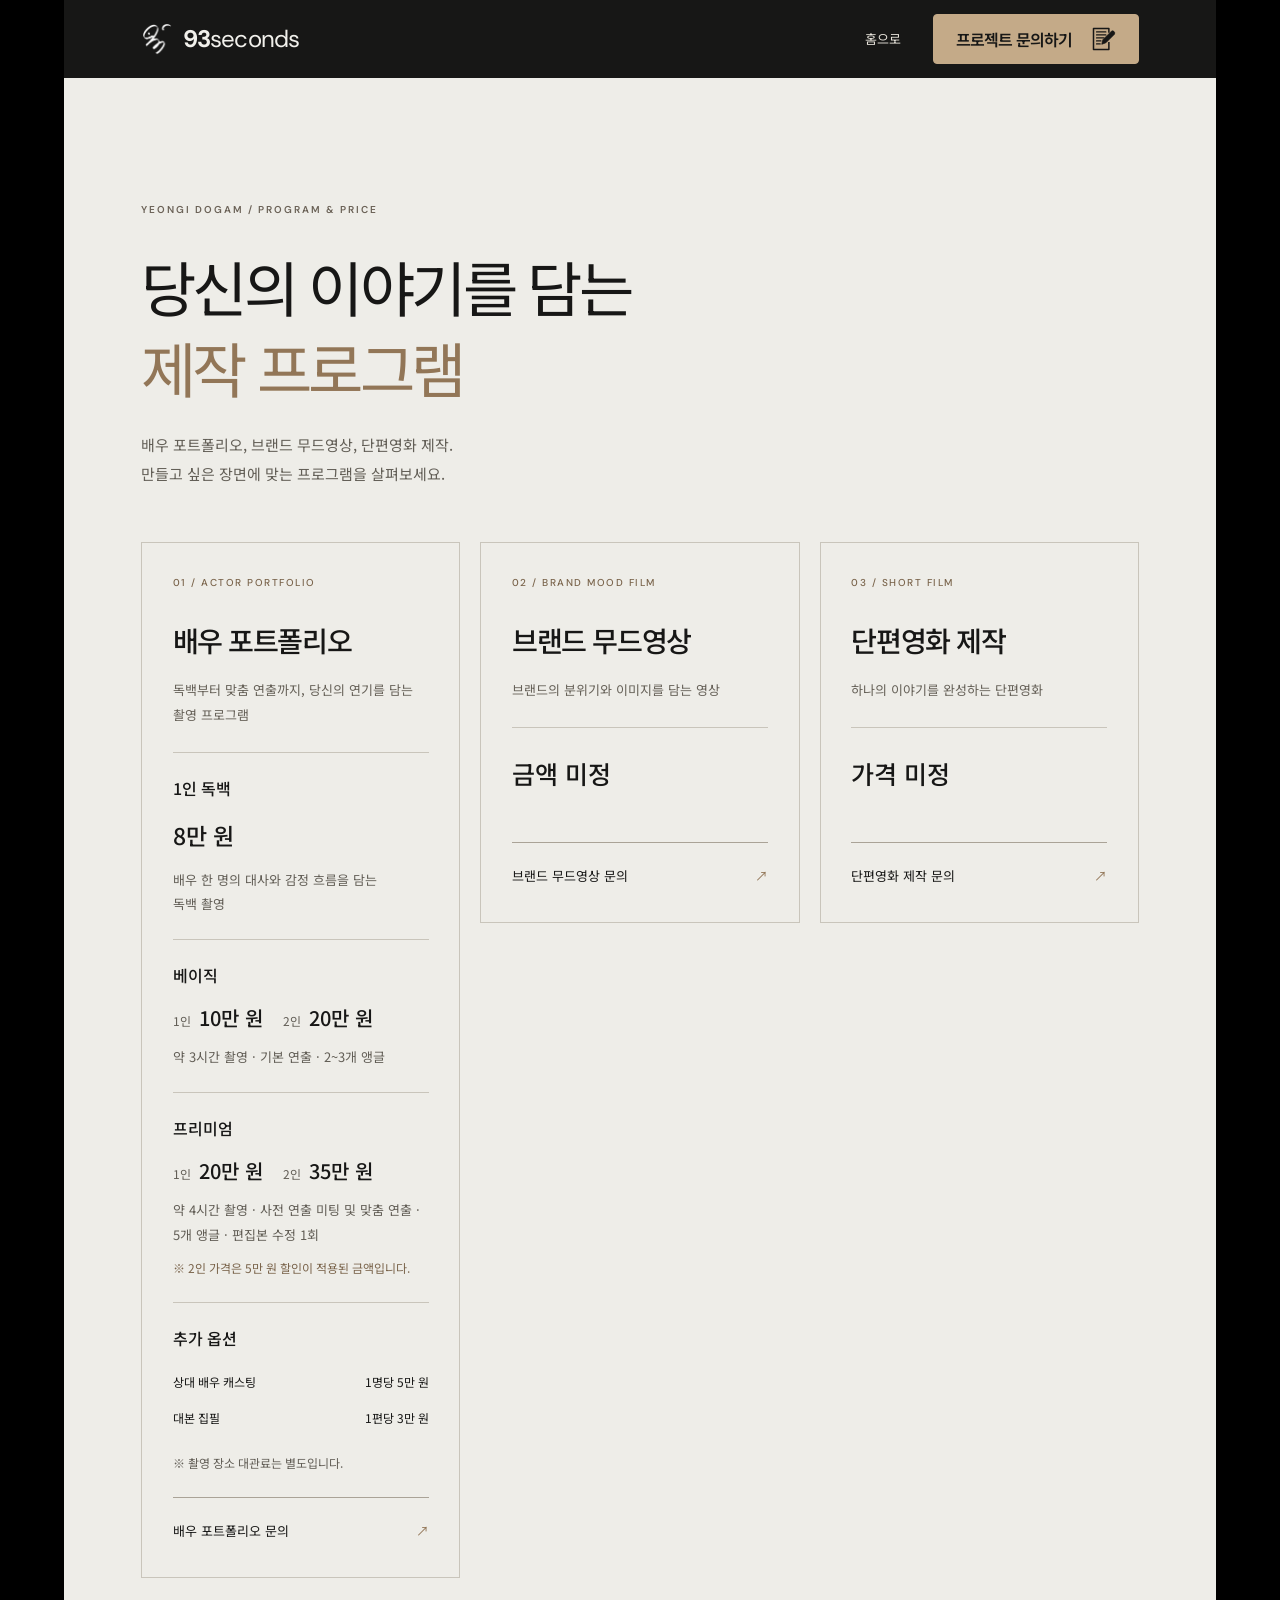
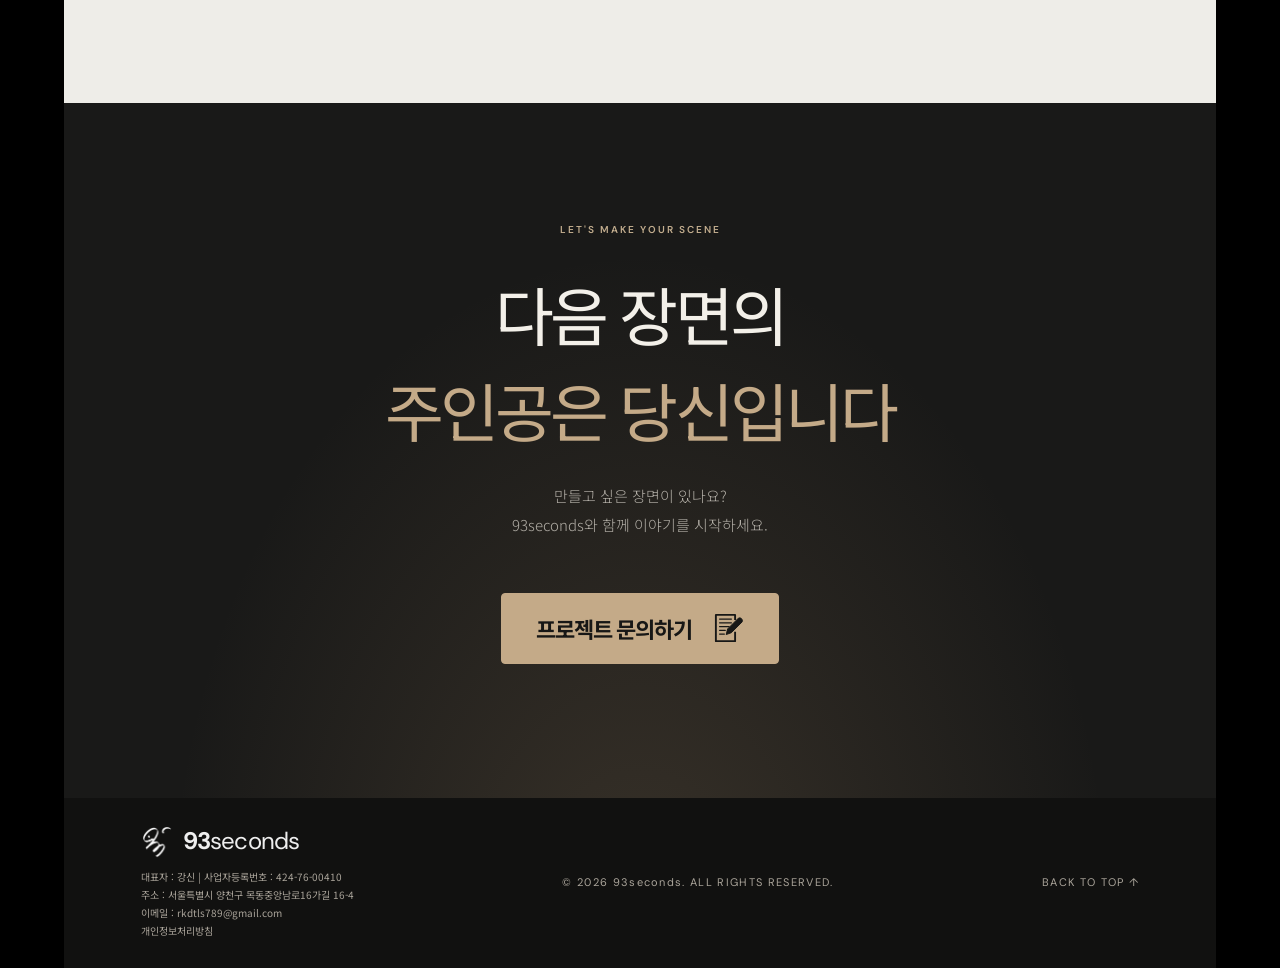
==== commit e6bf0901: "Group actor plans into one of three responsive product cards" ====
--- a/pricing/index.html
+++ b/pricing/index.html
@@ -8,7 +8,7 @@
   <meta name="description" content="연기도감 촬영 프로그램 안내. 1인 독백 8만 원, 베이직 1인 10만 원·2인 20만 원, 프리미엄 1인 20만 원·2인 35만 원. 추가 옵션 및 대관료 안내를 확인하세요.">
   <link rel="canonical" href="https://93seconds.co.kr/pricing/">
   <meta property="og:title" content="촬영 프로그램·가격 안내 | 연기도감 · 93seconds">
-  <meta property="og:description" content="독백부터 맞춤 연출까지, 나에게 맞는 촬영 프로그램을 확인하세요.">
+  <meta property="og:description" content="배우 포트폴리오, 브랜드 무드영상, 단편영화 제작 프로그램을 확인하세요.">
   <meta property="og:url" content="https://93seconds.co.kr/pricing/">
   <meta property="og:type" content="website">
   <link rel="icon" type="image/png" href="/assets/favicon.png">
@@ -16,7 +16,7 @@
   <link rel="preconnect" href="https://fonts.gstatic.com" crossorigin>
   <link href="https://fonts.googleapis.com/css2?family=DM+Sans:wght@400;500;600;700&family=Noto+Sans+KR:wght@300;400;500;600;700&display=swap" rel="stylesheet">
   <link rel="stylesheet" href="/styles.css?v=20261113-pricing">
-  <link rel="stylesheet" href="/pricing/pricing.css?v=20261113">
+  <link rel="stylesheet" href="/pricing/pricing.css?v=20261113-products">
   <script src="/analytics.js" defer></script>
 </head>
 <body class="pricing-page">
@@ -31,37 +31,51 @@
   <main id="top">
     <section class="pricing-section section-wrap" id="main-content" tabindex="-1" aria-labelledby="pricing-title">
       <div class="pricing-intro"><p class="eyebrow dark">YEONGI DOGAM / PROGRAM &amp; PRICE</p>
-      <h1 id="pricing-title">당신의 연기를 담는<br><em>촬영 프로그램</em></h1>
-      <p>독백부터 맞춤 연출까지.<br>보여주고 싶은 장면에 맞는 프로그램을 선택해 주세요.</p></div>
-<div class="pricing-grid">
-        <article class="price-card" aria-labelledby="monologue-title">
-          <p class="plan-index">01 / MONOLOGUE</p><h2 id="monologue-title">1인 독백</h2>
-          <p class="plan-description">배우 한 명의 대사와 감정 흐름을 담는 독백 촬영</p>
-          <dl class="plan-prices"><div><dt>1인</dt><dd><strong>8</strong>만 원</dd></div></dl>
-          <p class="plan-detail">한 사람의 대사와 감정에 집중하는 촬영 프로그램입니다.</p>
-          <a class="plan-link" href="#contact" data-inquiry-open aria-haspopup="dialog" aria-controls="inquiry-dialog">독백 촬영 문의 <span aria-hidden="true">↗</span></a>
+      <h1 id="pricing-title">당신의 이야기를 담는<br><em>제작 프로그램</em></h1>
+      <p>배우 포트폴리오, 브랜드 무드영상, 단편영화 제작.<br>만들고 싶은 장면에 맞는 프로그램을 살펴보세요.</p></div>
+      <div class="pricing-grid">
+        <article class="price-card actor-card" aria-labelledby="actor-title">
+          <p class="plan-index">01 / ACTOR PORTFOLIO</p>
+          <h2 id="actor-title">배우 포트폴리오</h2>
+          <p class="plan-description">독백부터 맞춤 연출까지, 당신의 연기를 담는 촬영 프로그램</p>
+          <section class="actor-plan" aria-labelledby="monologue-title">
+            <h3 id="monologue-title">1인 독백</h3>
+            <p class="actor-price">8만 원</p>
+            <p>배우 한 명의 대사와 감정 흐름을 담는 독백 촬영</p>
+          </section>
+          <section class="actor-plan" aria-labelledby="basic-title">
+            <h3 id="basic-title">베이직</h3>
+            <dl class="actor-prices"><div><dt>1인</dt><dd>10만 원</dd></div><div><dt>2인</dt><dd>20만 원</dd></div></dl>
+            <p>약 3시간 촬영 · 기본 연출 · 2~3개 앵글</p>
+          </section>
+          <section class="actor-plan" aria-labelledby="premium-title">
+            <h3 id="premium-title">프리미엄</h3>
+            <dl class="actor-prices"><div><dt>1인</dt><dd>20만 원</dd></div><div><dt>2인</dt><dd>35만 원</dd></div></dl>
+            <p>약 4시간 촬영 · 사전 연출 미팅 및 맞춤 연출 · 5개 앵글 · 편집본 수정 1회</p>
+            <p class="actor-discount">※ 2인 가격은 5만 원 할인이 적용된 금액입니다.</p>
+          </section>
+          <section class="actor-options" aria-labelledby="options-title">
+            <h3 id="options-title">추가 옵션</h3>
+            <dl><div><dt>상대 배우 캐스팅</dt><dd>1명당 5만 원</dd></div><div><dt>대본 집필</dt><dd>1편당 3만 원</dd></div></dl>
+          </section>
+          <p class="pricing-location">※ 촬영 장소 대관료는 별도입니다.</p>
+          <a class="plan-link" href="#contact" data-inquiry-open aria-haspopup="dialog" aria-controls="inquiry-dialog">배우 포트폴리오 문의 <span aria-hidden="true">↗</span></a>
         </article>
-        <article class="price-card" aria-labelledby="basic-title">
-          <p class="plan-index">02 / BASIC</p><h2 id="basic-title">베이직</h2>
-          <p class="plan-description">기본 연출과 다양한 앵글로 담는 연기 장면</p>
-          <dl class="plan-prices"><div><dt>1인</dt><dd><strong>10</strong>만 원</dd></div><div><dt>2인</dt><dd><strong>20</strong>만 원</dd></div></dl>
-          <ul class="plan-features"><li>약 3시간 촬영</li><li>기본 연출</li><li>2~3개 앵글</li></ul>
-          <a class="plan-link" href="#contact" data-inquiry-open aria-haspopup="dialog" aria-controls="inquiry-dialog">베이직 문의 <span aria-hidden="true">↗</span></a>
+        <article class="price-card" aria-labelledby="brand-title">
+          <p class="plan-index">02 / BRAND MOOD FILM</p>
+          <h2 id="brand-title">브랜드 무드영상</h2>
+          <p class="plan-description">브랜드의 분위기와 이미지를 담는 영상</p>
+          <p class="price-pending">금액 미정</p>
+          <a class="plan-link" href="#contact" data-inquiry-open aria-haspopup="dialog" aria-controls="inquiry-dialog">브랜드 무드영상 문의 <span aria-hidden="true">↗</span></a>
         </article>
-        <article class="price-card price-card-premium" aria-labelledby="premium-title">
-          <p class="plan-index">03 / PREMIUM</p><h2 id="premium-title">프리미엄</h2>
-          <p class="plan-description">사전 미팅부터 맞춤 연출까지, 더 세밀한 장면 설계</p>
-          <dl class="plan-prices"><div><dt>1인</dt><dd><strong>20</strong>만 원</dd></div><div><dt>2인</dt><dd><strong>35</strong>만 원</dd></div></dl>
-          <p class="plan-discount">2인 가격은 5만 원 할인이 적용된 금액입니다.</p>
-          <ul class="plan-features"><li>약 4시간 촬영</li><li>사전 연출 미팅 및 맞춤 연출</li><li>5개 앵글</li><li>편집본 수정 1회</li></ul>
-          <a class="plan-link" href="#contact" data-inquiry-open aria-haspopup="dialog" aria-controls="inquiry-dialog">프리미엄 문의 <span aria-hidden="true">↗</span></a>
+        <article class="price-card" aria-labelledby="film-title">
+          <p class="plan-index">03 / SHORT FILM</p>
+          <h2 id="film-title">단편영화 제작</h2>
+          <p class="plan-description">하나의 이야기를 완성하는 단편영화</p>
+          <p class="price-pending">가격 미정</p>
+          <a class="plan-link" href="#contact" data-inquiry-open aria-haspopup="dialog" aria-controls="inquiry-dialog">단편영화 제작 문의 <span aria-hidden="true">↗</span></a>
         </article>
       </div>
-      <section class="pricing-options" aria-labelledby="options-title">
-        <div><p class="eyebrow dark">ADD-ON OPTIONS</p><h2 id="options-title">필요한 만큼, 추가 옵션</h2></div>
-        <dl><div><dt>상대 배우 캐스팅</dt><dd>1명당 <strong>5만 원</strong></dd></div><div><dt>대본 집필</dt><dd>1편당 <strong>3만 원</strong></dd></div></dl>
-      </section>
-      <p class="pricing-location"><span aria-hidden="true">※</span> 촬영 장소 대관료는 별도입니다.</p>
     </section>
     <section class="contact" id="contact" aria-labelledby="contact-title">
       <div class="contact-bg"></div>
@@ -69,7 +83,7 @@
         <p class="eyebrow">LET'S MAKE YOUR SCENE</p>
         <h2 id="contact-title">다음 장면의<br><em>주인공은 당신입니다</em></h2>
         <p>만들고 싶은 장면이 있나요?<br class="copy-break">93seconds와 함께 이야기를 시작하세요.</p>
-        <a class="contact-link project-cta btn" href="#contact" id="contact-mail" data-inquiry-open aria-haspopup="dialog" aria-controls="inquiry-dialog">프로젝트 문의하기 <img class="inquiry-icon" src="assets/icons/project-inquiry.svg" alt="" width="24" height="24" aria-hidden="true"></a>
+        <a class="contact-link project-cta btn" href="#contact" id="contact-mail" data-inquiry-open aria-haspopup="dialog" aria-controls="inquiry-dialog">프로젝트 문의하기 <img class="inquiry-icon" src="/assets/icons/project-inquiry.svg" alt="" width="24" height="24" aria-hidden="true"></a>
         <noscript><p>문의 양식을 이용하려면 브라우저에서 자바스크립트를 켜 주세요.</p></noscript>
       </div>
     </section>
@@ -160,7 +174,7 @@
           </fieldset>
           <p class="inquiry-feedback" id="inquiry-error" role="alert" tabindex="-1" hidden></p>
           <div class="inquiry-actions">
-            <button class="inquiry-submit project-cta" type="submit" id="inquiry-submit" disabled>프로젝트 문의 보내기 <img class="inquiry-icon" src="assets/icons/project-inquiry.svg" alt="" width="24" height="24"></button>
+            <button class="inquiry-submit project-cta" type="submit" id="inquiry-submit" disabled>프로젝트 문의 보내기 <img class="inquiry-icon" src="/assets/icons/project-inquiry.svg" alt="" width="24" height="24"></button>
             <p class="inquiry-hint">남겨주신 이메일로 답변드리겠습니다.</p>
           </div>
         </form>
--- a/pricing/pricing.css
+++ b/pricing/pricing.css
@@ -1,24 +1,26 @@
 .pricing-page .site-header{position:relative}
-.pricing-intro{margin-bottom:54px;max-width:700px}
+.pricing-intro{margin-bottom:54px;max-width:760px}
 .pricing-intro h1{font-size:clamp(36px,4.7vw,64px);font-weight:400;line-height:1.35;letter-spacing:-.06em;margin:0 0 24px}
 .pricing-intro h1 em{font-style:normal;color:#927657}
 .pricing-intro>p:last-child{font-size:15px;line-height:1.9;color:#625e56}
-.pricing-grid{display:grid;grid-template-columns:repeat(3,minmax(0,1fr));gap:20px}
+.pricing-grid{display:grid;grid-template-columns:repeat(3,minmax(0,1fr));gap:20px;align-items:start}
 .price-card{padding:32px clamp(20px,2.4vw,36px);border:1px solid #c9c5bb;display:flex;flex-direction:column;min-width:0;scroll-margin-top:28px}
-.price-card-premium{background:#242420;color:#f1eee5;border-color:#242420}
 .plan-index{font:500 10px/1.6 'DM Sans',sans-serif;letter-spacing:.15em;color:#7a644b;margin:0 0 25px}
-.price-card h2{font-size:29px;font-weight:500;letter-spacing:-.05em;margin:0 0 14px;scroll-margin-top:30px}
-.plan-description{font-size:13px;line-height:1.9;color:#666158;min-height:75px;margin:0 0 22px}
-.plan-prices{margin:0;border-top:1px solid #c9c5bb;border-bottom:1px solid #c9c5bb;padding:17px 0}
-.plan-prices>div{display:flex;align-items:baseline;justify-content:space-between;gap:12px;padding:4px 0}
-.plan-prices dt{font-size:13px}.plan-prices dd{margin:0;font-size:16px;white-space:nowrap}.plan-prices strong{font:500 36px/1.3 'DM Sans',sans-serif;letter-spacing:-.06em;margin-right:3px}
-.plan-features{list-style:none;padding:0;margin:24px 0 30px;font-size:13px;line-height:1.8}
-.plan-features li{position:relative;padding:6px 0 6px 17px}.plan-features li:before{content:'·';position:absolute;left:0;color:#927657}
-.plan-detail{font-size:13px;line-height:1.9;color:#666158;margin:24px 0 30px}.plan-discount{font-size:12px;line-height:1.8;color:#d5bd9d;margin:14px 0 0}
-.price-card-premium .plan-index{color:#d5bd9d}.price-card-premium .plan-description{color:#c9c5bb}.price-card-premium .plan-prices{border-color:#56564c}
-.plan-link{margin-top:auto;display:flex;justify-content:space-between;align-items:center;gap:12px;min-height:48px;border-top:1px solid #aaa397;padding-top:18px;font-size:13px}.plan-link span{color:#927657}.price-card-premium .plan-link span{color:#d5bd9d}
-.pricing-options{display:grid;grid-template-columns:1fr 1.2fr;gap:36px;margin-top:56px;padding:34px 0;border-top:1px solid #c9c5bb;border-bottom:1px solid #c9c5bb}.pricing-options .eyebrow{margin-bottom:12px}.pricing-options h2{font-size:23px;font-weight:400;letter-spacing:-.05em;margin:0}.pricing-options dl{margin:0}.pricing-options dl>div{display:flex;justify-content:space-between;gap:18px;align-items:baseline;padding:12px 0}.pricing-options dl>div+div{border-top:1px solid #d4d0c6}.pricing-options dt{font-size:14px}.pricing-options dd{font-size:12px;margin:0;color:#625e56}.pricing-options strong{font-size:18px;font-weight:500;color:#171716;margin-left:10px;white-space:nowrap}.pricing-location{font-size:13px;color:#625e56;line-height:1.8;margin:20px 0 0}
+.price-card h2{font-size:clamp(23px,2.2vw,29px);font-weight:500;letter-spacing:-.05em;margin:0 0 14px;scroll-margin-top:30px}
+.plan-description{font-size:13px;line-height:1.9;color:#666158;margin:0 0 24px}
+.actor-plan{border-top:1px solid #c9c5bb;padding:22px 0}
+.actor-plan h3,.actor-options h3{font-size:16px;font-weight:500;margin:0 0 12px;scroll-margin-top:28px}
+.actor-plan p{font-size:13px;line-height:1.9;color:#625e56;margin:10px 0 0}
+.actor-plan .actor-price{font-size:23px;font-weight:500;color:#171716;margin:0}
+.actor-prices{margin:0;display:flex;flex-wrap:wrap;gap:8px 20px}
+.actor-prices>div{display:flex;align-items:baseline;gap:8px}
+.actor-prices dt{font-size:12px;color:#625e56}.actor-prices dd{font-size:20px;font-weight:500;margin:0;white-space:nowrap}
+.actor-plan .actor-discount{font-size:12px;color:#7a644b}
+.actor-options{border-top:1px solid #c9c5bb;padding-top:22px}.actor-options dl{margin:0}.actor-options dl>div{display:flex;flex-wrap:wrap;justify-content:space-between;gap:4px 12px;padding:7px 0;font-size:12px;line-height:1.8}.actor-options dd{margin:0;white-space:nowrap}
+.pricing-location{font-size:12px;color:#625e56;line-height:1.8;margin:16px 0 24px}
+.price-pending{font-size:25px;font-weight:500;padding:24px 0;border-top:1px solid #c9c5bb;margin:0 0 24px}
+.plan-link{display:flex;justify-content:space-between;align-items:center;gap:12px;min-height:48px;border-top:1px solid #aaa397;padding-top:18px;font-size:13px}.plan-link span{color:#927657}
 .pricing-page a:focus-visible{outline:2px solid #927657;outline-offset:5px}
 @media(min-width:1600px){.pricing-section{max-width:1480px;margin:auto}}
-@media(max-width:1000px){.pricing-grid{gap:12px}.price-card{padding:24px 18px}.plan-prices strong{font-size:30px}.plan-description{min-height:100px}}
-@media(max-width:760px){.pricing-grid{grid-template-columns:minmax(0,1fr);gap:20px}.pricing-intro{margin-bottom:32px}.pricing-intro>p:last-child{font-size:13px}.price-card{padding:28px 24px}.plan-index{margin-bottom:18px}.plan-description{min-height:0;margin-bottom:22px}.plan-prices strong{font-size:36px}.pricing-options{grid-template-columns:1fr;gap:20px;margin-top:36px;padding:28px 0}.pricing-options h2{font-size:22px}.pricing-options dt{font-size:13px}.pricing-location{font-size:12px}}
+@media(min-width:761px) and (max-width:1000px){.pricing-grid{gap:12px}.price-card{padding:24px 18px}}
+@media(max-width:760px){.pricing-grid{grid-template-columns:minmax(0,1fr);gap:20px}.pricing-intro{margin-bottom:32px}.pricing-intro>p:last-child{font-size:13px}.price-card{padding:28px 24px}.price-card h2{font-size:27px}.plan-index{margin-bottom:18px}}
